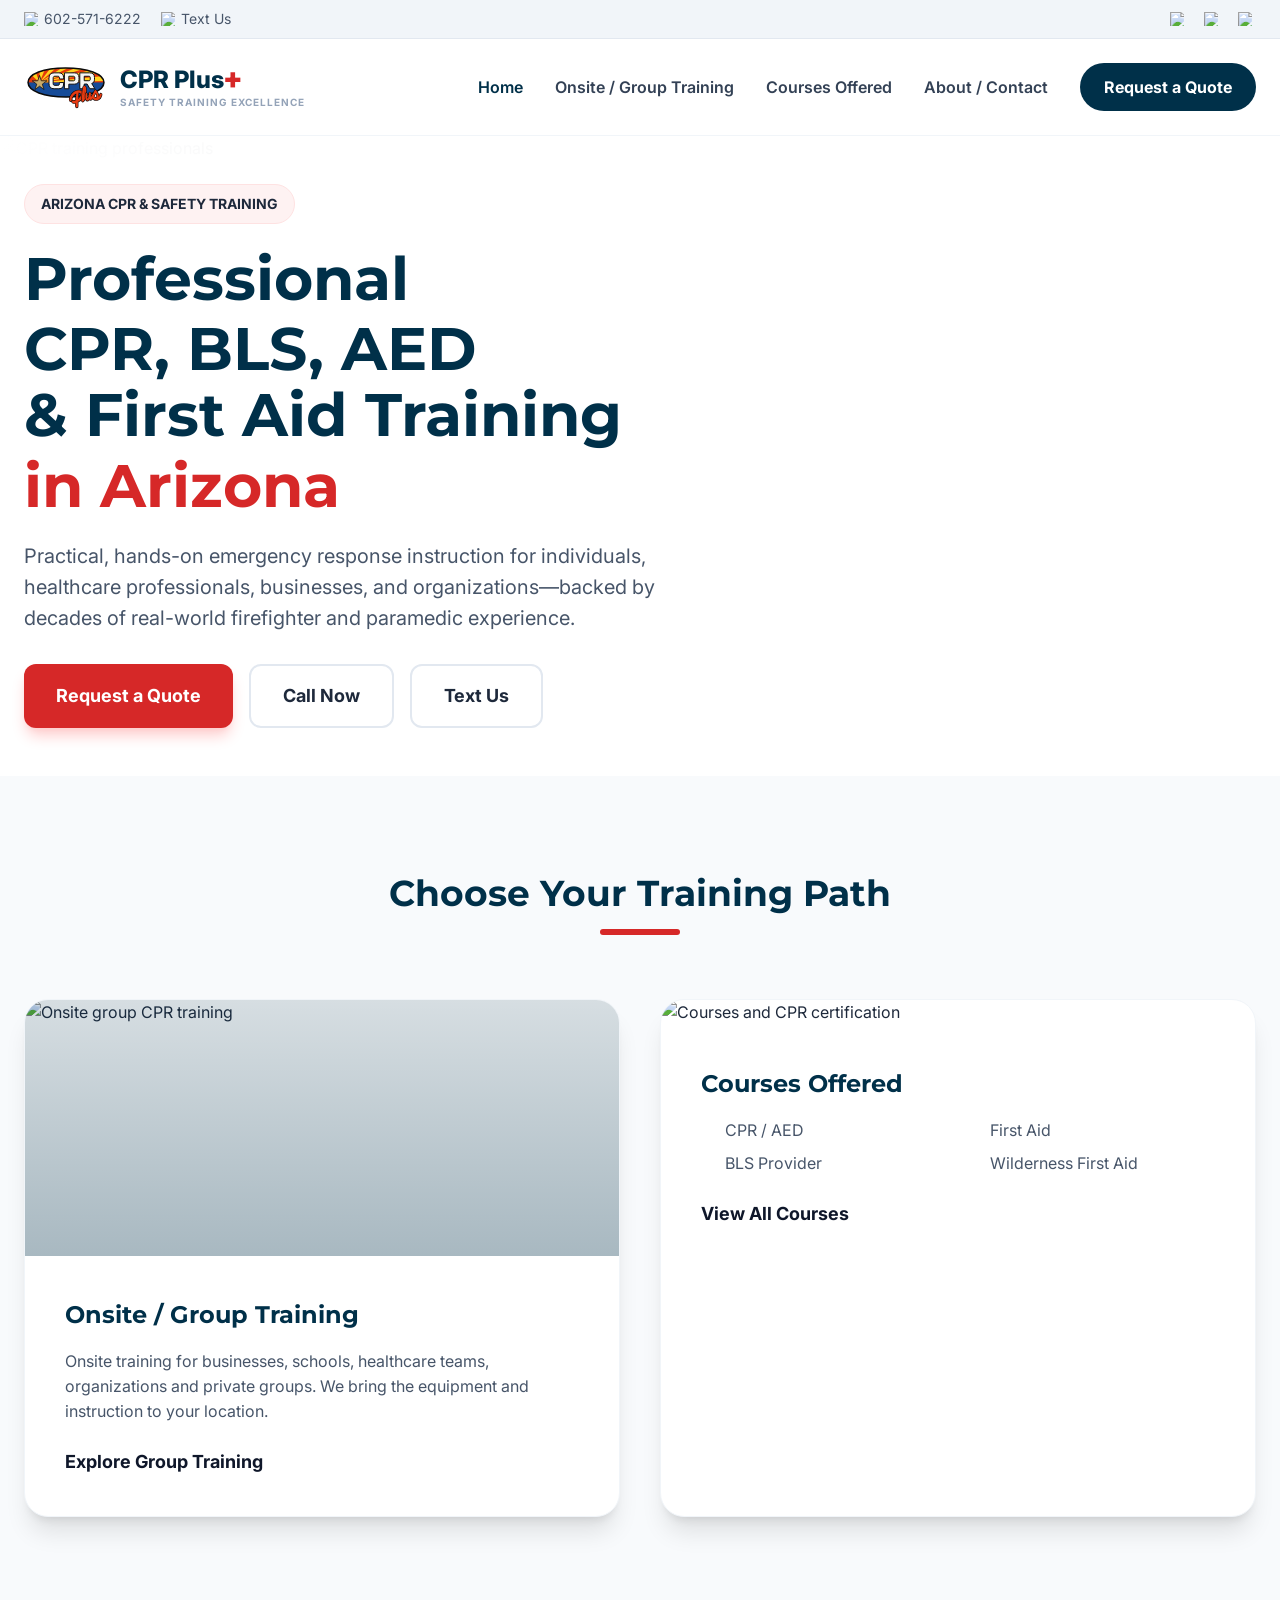
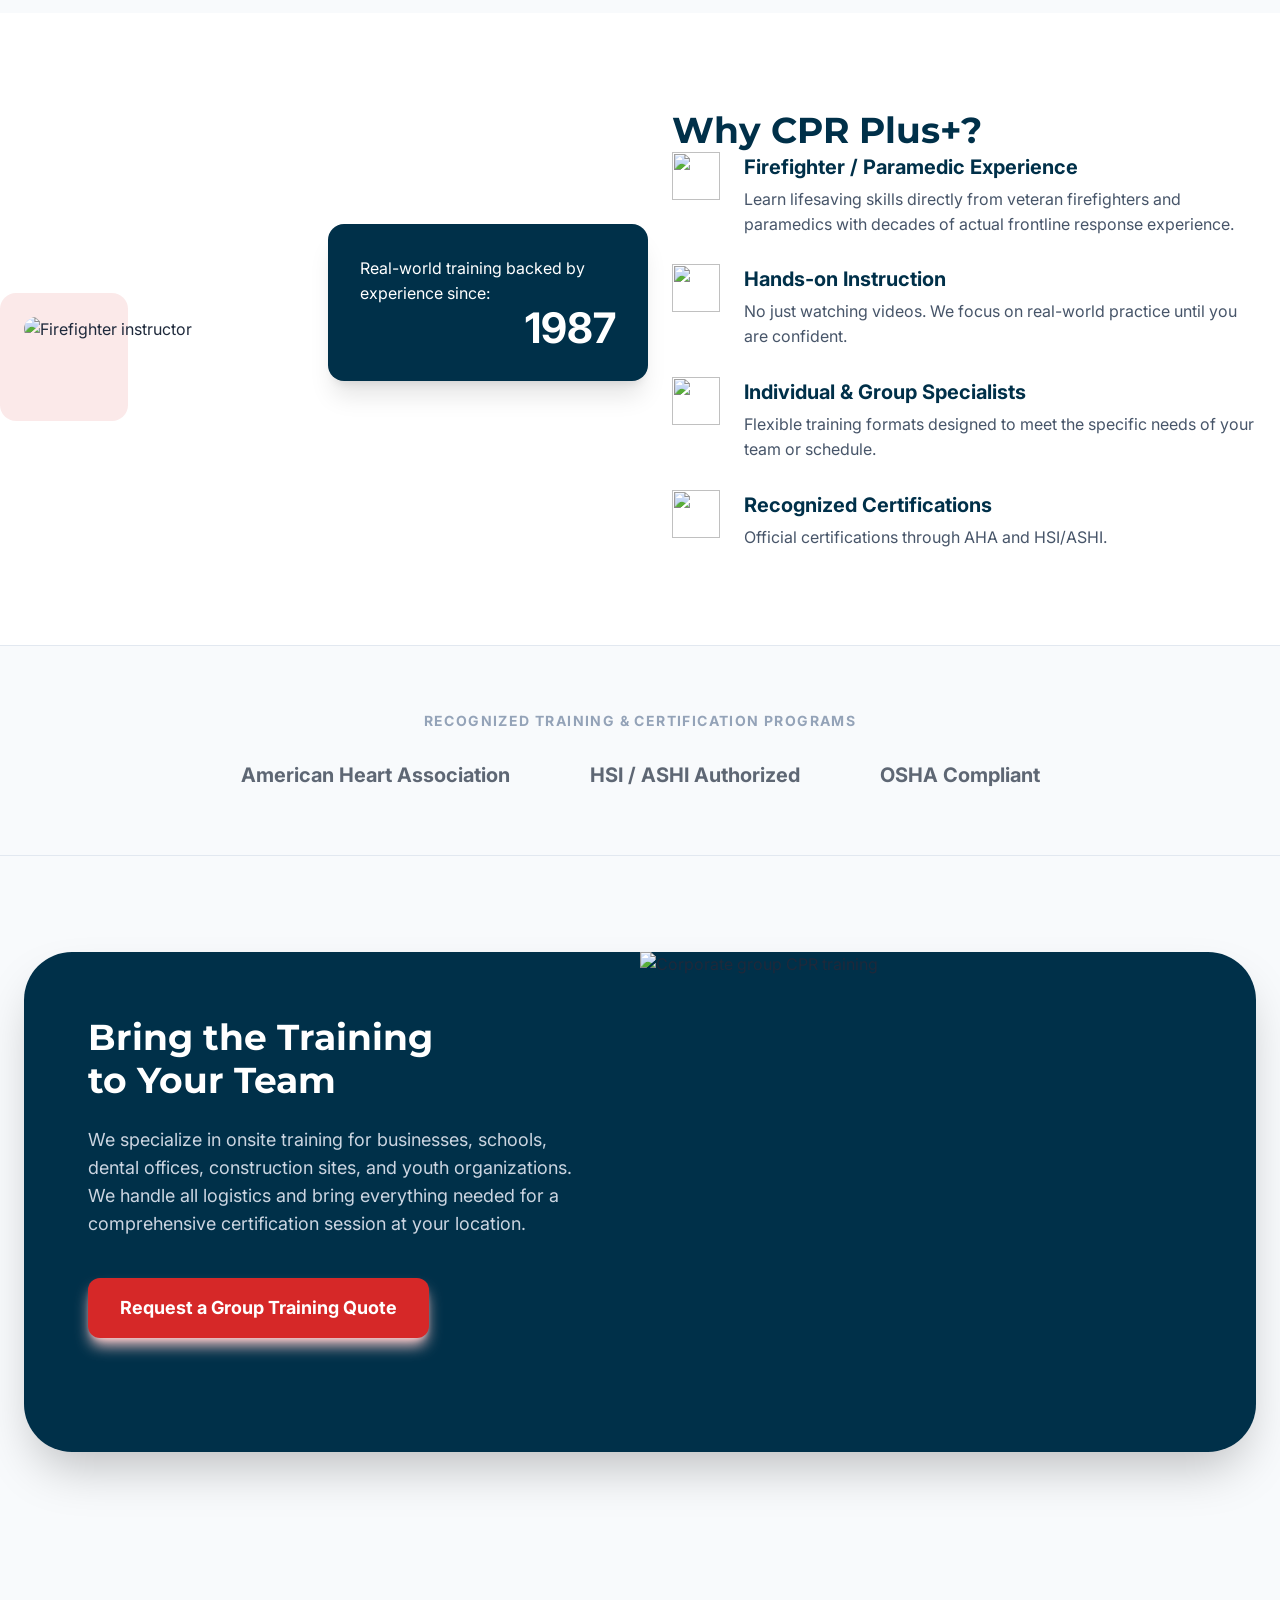
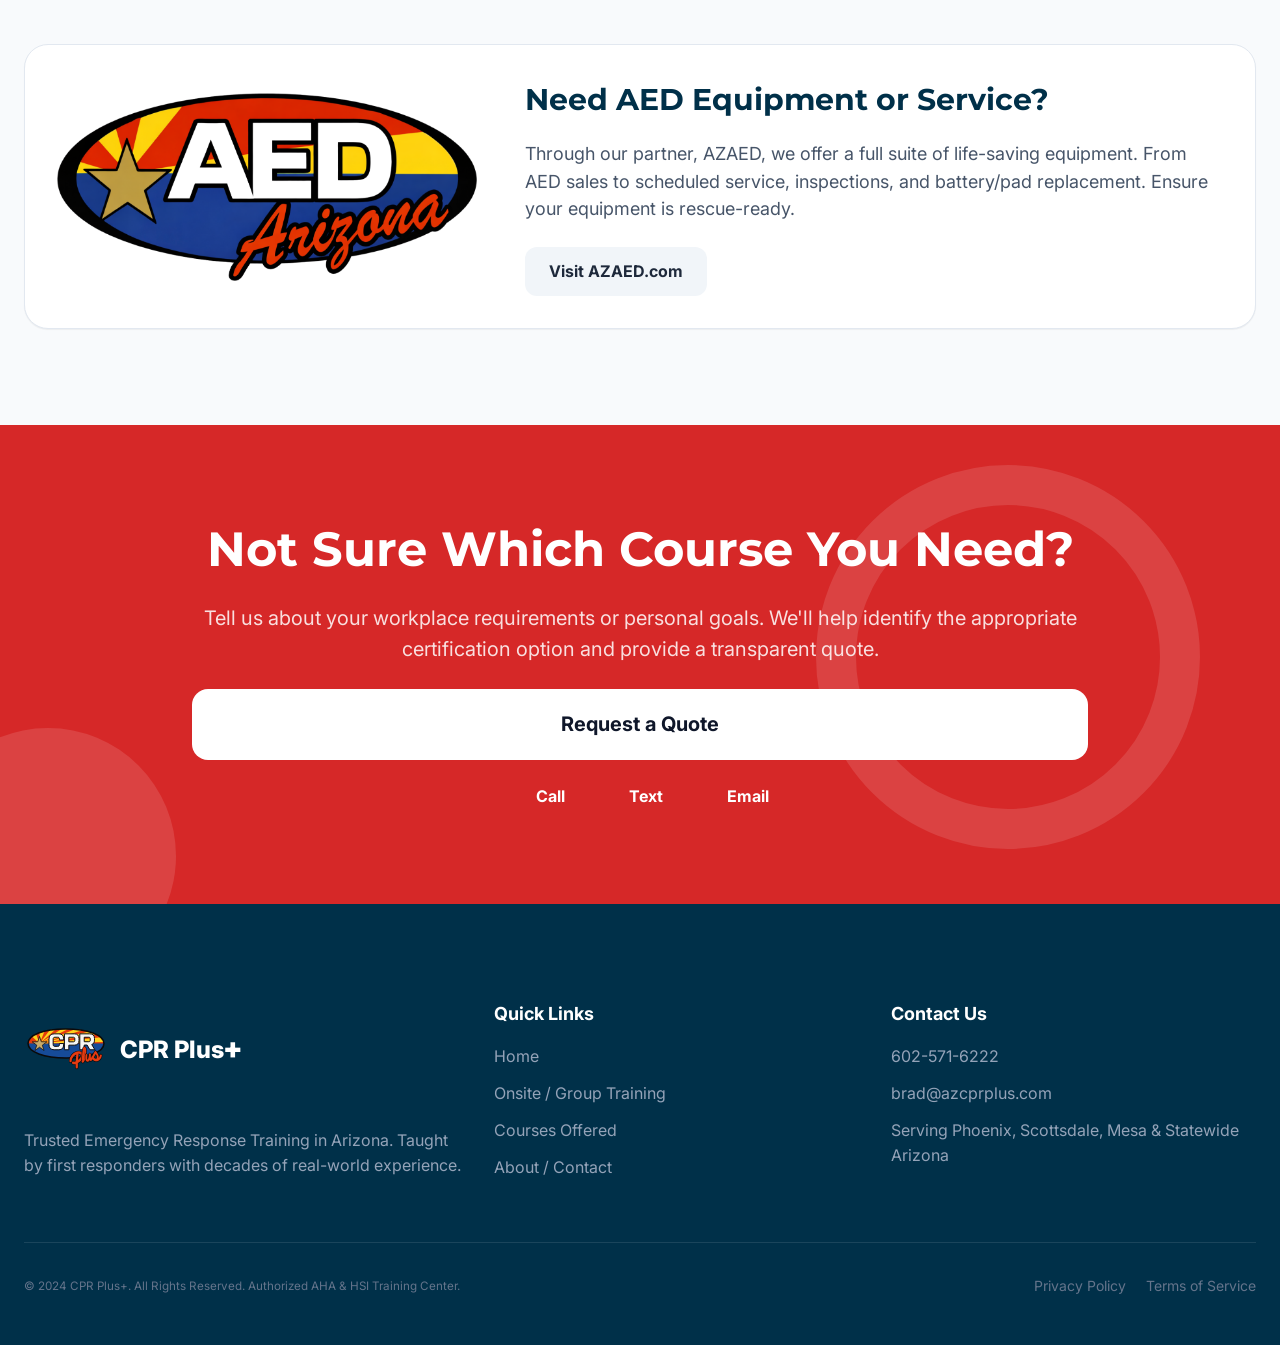
==== index.html @ f5086998 "Fix mobile form overflow and center forms across breakpoints" ====
<!DOCTYPE html>
<html lang="en">

<head>
  <meta charset="UTF-8">
  <meta name="viewport" content="width=device-width, initial-scale=1.0">
  <title>CPR Plus+</title>
  <link rel="icon" type="image/svg+xml" href="images/cpr-plus-logo3.svg">
  <link rel="preconnect" href="https://fonts.googleapis.com">
  <link rel="preconnect" href="https://fonts.gstatic.com" crossorigin>
  <link
    href="https://fonts.googleapis.com/css2?family=Inter:wght@400;500;700;800&family=Montserrat:wght@700;800&display=swap"
    rel="stylesheet">
  <link rel="stylesheet" href="styles.css?v=20260812b">
</head>

<body>
  <header>
    <div class="topbar">
      <div class="container topbar-inner">
        <div class="topbar-left">
          <a href="tel:+16025716222" class="topbar-item"><img class="icon-svg"
              src="https://www.figma.com/api/mcp/asset/f08f9e33-ba75-454b-8f70-d1edd2acb4d6.svg"
              alt="Phone">602-571-6222</a>
          <a href="sms:+16025716222" class="topbar-item"><img class="icon-svg"
              src="https://www.figma.com/api/mcp/asset/2f38ce8f-bc96-4674-966b-2834aacda3b4.svg" alt="Message">Text
            Us</a>
        </div>
        <div class="topbar-right">
          <a href="https://www.facebook.com/" aria-label="Facebook"><img class="social-icon"
              src="https://www.figma.com/api/mcp/asset/804b83e5-6442-4b50-9d4b-17cca820be78.svg" alt="Facebook"></a>
          <a href="https://www.linkedin.com/" aria-label="LinkedIn"><img class="social-icon"
              src="https://www.figma.com/api/mcp/asset/1d096305-9d56-4eb1-ac95-d482d58fb4e1.svg" alt="LinkedIn"></a>
          <a href="https://www.instagram.com/" aria-label="Instagram"><img class="social-icon"
              src="https://www.figma.com/api/mcp/asset/b9abfb20-cd04-4098-9127-9dc8a2d5b676.svg" alt="Instagram"></a>
        </div>
      </div>
    </div>

    <nav class="nav nav-onsite">
      <div class="container nav-inner">
        <a class="brand" href="index.html">
          <span class="brand-mark"><img class="brand-icon" src="images/cpr-plus-logo3.svg" alt="Logo"></span>
          <span class="brand-text">
            <strong>CPR Plus<em>+</em></strong>
            <small>SAFETY TRAINING EXCELLENCE</small>
          </span>
        </a>
        <button class="nav-toggle" type="button" aria-label="Toggle navigation" aria-expanded="false">
          <span></span>
          <span></span>
          <span></span>
        </button>
        <div class="nav-onsite-right">
          <div class="nav-links">
            <a class="is-active" href="index.html">Home</a>
            <a href="about.html">Onsite / Group Training</a>
            <a href="courses.html">Courses Offered</a>
            <a href="contact.html">About / Contact</a>
          </div>
          <a class="btn btn-pill btn-dark" href="about.html#quote-form">Request a Quote</a>
        </div>
      </div>
    </nav>
  </header>

  <main>
    <section class="hero">
      <img class="hero-bg" src="https://www.figma.com/api/mcp/asset/942253fe-3381-439b-8668-076bea5cc263.png"
        alt="CPR training professionals">
      <div class="hero-fade"></div>
      <div class="container">
        <div class="hero-content">
          <span class="badge">ARIZONA CPR & SAFETY TRAINING</span>
          <h1>
            <span class="headline-line">Professional</span>
            <span class="headline-line"><span class="headline-nowrap">CPR, BLS, AED</span> <span
                class="headline-nowrap">&amp; First Aid Training</span></span>
            <span class="headline-line"><span class="headline-nowrap">in</span> <span>Arizona</span></span>
          </h1>
          <p>Practical, hands-on emergency response instruction for individuals, healthcare professionals, businesses,
            and organizations—backed by decades of real-world firefighter and paramedic experience.</p>
          <div class="cta-row">
            <a class="btn btn-red" href="about.html#quote-form">Request a Quote</a>
            <a class="btn btn-outline" href="tel:+16025716222">Call Now</a>
            <a class="btn btn-outline" href="sms:+16025716222">Text Us</a>
          </div>
        </div>
      </div>
    </section>

    <section class="training section-pad bg-soft">
      <div class="container">
        <div class="section-head">
          <h2>Choose Your Training Path</h2>
          <span class="accent-line"></span>
        </div>
        <div class="cards two-up">
          <article class="card">
            <div class="card-media card-media-dim">
              <img src="images/class_setup2.png" alt="Onsite group CPR training">
            </div>
            <div class="card-body">
              <h3>Onsite / Group Training</h3>
              <p>Onsite training for businesses, schools, healthcare teams, organizations and private groups. We bring
                the equipment and instruction to your location.</p>
              <a href="about.html" class="inline-link">Explore Group Training</a>
            </div>
          </article>
          <article class="card">
            <img src="https://www.figma.com/api/mcp/asset/d23e420a-5e7c-4139-a478-ebb8e4062941.png"
              alt="Courses and CPR certification">
            <div class="card-body">
              <h3>Courses Offered</h3>
              <ul class="course-list">
                <li><img class="bullet-icon"
                    src="https://www.figma.com/api/mcp/asset/f3e22aca-012c-42d0-92fc-f36dc3190c08.svg" alt="">CPR / AED
                </li>
                <li><img class="bullet-icon"
                    src="https://www.figma.com/api/mcp/asset/f3e22aca-012c-42d0-92fc-f36dc3190c08.svg" alt="">First Aid
                </li>
                <li><img class="bullet-icon"
                    src="https://www.figma.com/api/mcp/asset/f3e22aca-012c-42d0-92fc-f36dc3190c08.svg" alt="">BLS
                  Provider</li>
                <li><img class="bullet-icon"
                    src="https://www.figma.com/api/mcp/asset/f3e22aca-012c-42d0-92fc-f36dc3190c08.svg" alt="">Wilderness
                  First Aid</li>
              </ul>
              <a href="courses.html" class="inline-link">View All Courses</a>
            </div>
          </article>
        </div>
      </div>
    </section>

    <section class="why section-pad">
      <div class="container two-col">
        <div class="why-image-wrap">
          <div class="shape"></div>
          <img class="why-image" src="https://www.figma.com/api/mcp/asset/e3b941c0-3236-4be1-9f8e-75fa4fb25a30.png"
            alt="Firefighter instructor">
          <div class="experience-box">
            <span>Real-world training backed by experience since:</span>
            <strong>1987</strong>
          </div>
        </div>
        <div class="why-content">
          <h2>Why CPR Plus+?</h2>
          <ul class="feature-list">
            <li><img class="feature-icon"
                src="https://www.figma.com/api/mcp/asset/27f7c84f-b50c-4551-8ca1-d071e282aa0b.svg"
                alt=""><strong>Firefighter / Paramedic Experience</strong>Learn lifesaving skills directly from veteran
              firefighters and paramedics with decades of actual frontline response experience.</li>
            <li><img class="feature-icon"
                src="https://www.figma.com/api/mcp/asset/37e0e6e1-1841-49ba-80c2-431806aabbb8.svg"
                alt=""><strong>Hands-on Instruction</strong>No just watching videos. We focus on real-world practice
              until you are confident.</li>
            <li><img class="feature-icon"
                src="https://www.figma.com/api/mcp/asset/aebde78c-f8af-4469-9623-006f38c5a96e.svg"
                alt=""><strong>Individual &amp; Group Specialists</strong>Flexible training formats designed to meet the
              specific needs of your team or schedule.</li>
            <li><img class="feature-icon"
                src="https://www.figma.com/api/mcp/asset/4c30c97f-f158-45c8-af73-9cd6c08372b9.svg"
                alt=""><strong>Recognized Certifications</strong>Official certifications through AHA and
              HSI/ASHI.</li>
          </ul>
        </div>
      </div>
    </section>

    <section class="logos section-tight bg-soft border-y">
      <div class="container">
        <p class="eyebrow">Recognized Training &amp; Certification Programs</p>
        <div class="logo-row">
          <span>American Heart Association</span>
          <span>HSI / ASHI Authorized</span>
          <span>OSHA Compliant</span>
        </div>
      </div>
    </section>

    <section class="team-cta section-pad bg-soft">
      <div class="container cta-slab">
        <div class="slab-copy">
          <h2>Bring the Training<br>to Your Team</h2>
          <p>We specialize in onsite training for businesses, schools, dental offices, construction sites, and youth
            organizations. We handle all logistics and bring everything needed for a comprehensive certification session
            at your location.</p>
          <a class="btn btn-red" href="about.html#quote-form">Request a Group Training Quote</a>
        </div>
        <img class="slab-image" src="images/class_setup.png" alt="Corporate group CPR training">
      </div>
    </section>

    <section class="aed section-pad bg-soft">
      <div class="container aed-card">
        <div class="aed-logo"><img src="images/aed_arizona_logo.png" alt="AZAED icon"></div>
        <div class="aed-copy">
          <h3>Need AED Equipment or Service?</h3>
          <p>Through our partner, AZAED, we offer a full suite of life-saving equipment. From AED sales to scheduled
            service, inspections, and battery/pad replacement. Ensure your equipment is rescue-ready.</p>
          <a class="btn btn-soft" href="https://azaed.com/">Visit AZAED.com</a>
        </div>
      </div>
    </section>

    <section class="bottom-cta">
      <div class="orb orb-a"></div>
      <div class="orb orb-b"></div>
      <div class="container bottom-cta-content">
        <h2>Not Sure Which Course You Need?</h2>
        <p>Tell us about your workplace requirements or personal goals. We'll help identify the appropriate
          certification option and provide a transparent quote.</p>
        <a class="btn btn-light" href="about.html#quote-form">Request a Quote</a>
        <div class="contact-inline">
          <a href="tel:+16025716222"><img class="contact-icon"
              src="https://www.figma.com/api/mcp/asset/758cabad-cbb0-454a-b4de-460b3754b417.svg" alt="">Call</a>
          <a href="sms:+16025716222"><img class="contact-icon"
              src="https://www.figma.com/api/mcp/asset/789e0aa9-2d3e-44e1-a2eb-cc64c728cdcf.svg" alt="">Text</a>
          <a href="mailto:brad@azcprplus.com"><img class="contact-icon"
              src="https://www.figma.com/api/mcp/asset/85bb12ef-0861-466c-a178-4322548821b7.svg" alt="">Email</a>
        </div>
      </div>
    </section>
  </main>

  <footer class="footer">
    <div class="container footer-grid">
      <div>
        <a class="brand footer-brand" href="index.html">
          <span class="brand-mark"><img class="brand-icon" src="images/cpr-plus-logo3.svg" alt="Logo"></span>
          <span class="brand-text"><strong>CPR Plus<em>+</em></strong></span>
        </a>
        <p>Trusted Emergency Response Training in Arizona. Taught by first responders with decades of
          real-world experience.</p>
      </div>
      <div>
        <h4>Quick Links</h4>
        <ul>
          <li><a href="index.html">Home</a></li>
          <li><a href="about.html">Onsite / Group Training</a></li>
          <li><a href="courses.html">Courses Offered</a></li>
          <li><a href="contact.html">About / Contact</a></li>
        </ul>
      </div>
      <div>
        <h4>Contact Us</h4>
        <ul>
          <li>602-571-6222</li>
          <li>brad@azcprplus.com</li>
          <li>Serving Phoenix, Scottsdale, Mesa &amp; Statewide Arizona</li>
        </ul>
      </div>
    </div>
    <div class="container foot-bottom">
      <small>© 2024 CPR Plus+. All Rights Reserved. Authorized AHA &amp; HSI Training Center.</small>
      <div><a href="contact.html">Privacy Policy</a><a href="contact.html">Terms of Service</a></div>
    </div>
  </footer>
  <script>
    (() => {
      const setupNav = (nav) => {
        const toggle = nav.querySelector('.nav-toggle');
        const panel = nav.querySelector('.nav-onsite-right');
        if (!toggle || !panel) {
          return;
        }

        const close = () => {
          nav.classList.remove('nav-open');
          toggle.setAttribute('aria-expanded', 'false');
        };

        toggle.addEventListener('click', () => {
          const open = nav.classList.toggle('nav-open');
          toggle.setAttribute('aria-expanded', open ? 'true' : 'false');
        });

        nav.querySelectorAll('.nav-links a, .nav-onsite-right .btn').forEach((link) => {
          link.addEventListener('click', close);
        });

        window.addEventListener('resize', () => {
          if (window.innerWidth > 760) {
            close();
          }
        });

        document.addEventListener('keydown', (event) => {
          if (event.key === 'Escape') {
            close();
          }
        });
      };

      document.querySelectorAll('.nav').forEach(setupNav);
    })();
  </script>
</body>

</html>
---- styles.css ----
:root {
  --ink: #003049;
  --ink-soft: #475569;
  --ink-dark: #1e293b;
  --red: #d62828;
  --soft: #f8fafc;
  --line: #e2e8f0;
  --white: #ffffff;
}

* {
  box-sizing: border-box;
}

html,
body {
  margin: 0;
  padding: 0;
}

body {
  font-family: "Inter", sans-serif;
  color: var(--ink-dark);
  background: var(--white);
  line-height: 1.55;
  overflow-x: hidden;
}

h1,
h2,
h3,
h4 {
  font-family: "Montserrat", sans-serif;
  color: var(--ink);
  margin: 0;
}

a {
  text-decoration: none;
  color: inherit;
}

.container {
  width: min(1280px, calc(100% - 48px));
  margin: 0 auto;
}

.section-pad {
  padding: 96px 0;
}

.section-tight {
  padding: 64px 0;
}

.bg-soft {
  background: var(--soft);
}

.border-y {
  border-top: 1px solid var(--line);
  border-bottom: 1px solid var(--line);
}

.topbar {
  background: #f1f5f9;
  border-bottom: 1px solid var(--line);
  font-size: 14px;
}

.topbar-inner {
  display: flex;
  justify-content: space-between;
  align-items: center;
  min-height: 38px;
}

.topbar-left,
.topbar-right {
  display: flex;
  gap: 20px;
  align-items: center;
}

.topbar-item {
  color: var(--ink-soft);
  display: inline-flex;
  align-items: center;
  gap: 6px;
}

.icon-svg {
  width: 14px;
  height: 14px;
  display: inline-block;
}

.topbar-right {
  gap: 12px;
}

.topbar-right a {
  width: 22px;
  height: 22px;
  border-radius: 50%;
  display: grid;
  place-items: center;
  color: var(--ink-soft);
  font-size: 12px;
}

.social-icon {
  width: 14px;
  height: 14px;
  display: block;
}

.nav {
  background: var(--white);
  border-bottom: 1px solid #f1f5f9;
  position: sticky;
  top: 0;
  z-index: 20;
}

.nav-inner {
  min-height: 80px;
  display: flex;
  align-items: center;
  justify-content: space-between;
  position: relative;
}

.nav-toggle {
  display: none;
  width: 46px;
  height: 46px;
  border: 1px solid #dbe5ec;
  background: #fff;
  border-radius: 10px;
  align-items: center;
  justify-content: center;
  flex-direction: column;
  gap: 5px;
  cursor: pointer;
}

.nav-toggle span {
  width: 20px;
  height: 2px;
  border-radius: 2px;
  background: var(--ink);
  transition: transform 0.2s ease, opacity 0.2s ease;
}

.nav.nav-open .nav-toggle span:nth-child(1) {
  transform: translateY(7px) rotate(45deg);
}

.nav.nav-open .nav-toggle span:nth-child(2) {
  opacity: 0;
}

.nav.nav-open .nav-toggle span:nth-child(3) {
  transform: translateY(-7px) rotate(-45deg);
}

.brand {
  display: inline-flex;
  align-items: center;
  gap: 12px;
}

.brand-mark {
  display: inline-flex;
  align-items: center;
  justify-content: center;
}

.brand-icon {
  width: 84px;
  height: 96px;
  display: block;
}

.brand-text {
  display: grid;
  gap: 2px;
}

.brand-text strong {
  font-weight: 800;
  font-size: 24px;
  color: var(--ink);
  line-height: 1;
  font-family: "Inter", sans-serif;
}

.brand-text em {
  color: var(--red);
  font-style: normal;
  font-size: 1.2em;
  font-weight: 900;
  line-height: 1;
  display: inline-block;
  margin-left: -0.04em;
}

.brand-text small {
  color: #94a3b8;
  font-weight: 700;
  letter-spacing: 1px;
  font-size: 10px;
}

.btn {
  display: inline-flex;
  align-items: center;
  justify-content: center;
  border-radius: 12px;
  padding: 16px 32px;
  font-weight: 700;
  font-size: 18px;
  transition: transform 0.2s ease, box-shadow 0.2s ease;
}

.btn:hover {
  transform: translateY(-1px);
}

.btn-pill {
  border-radius: 999px;
  padding: 12px 24px;
  font-size: 16px;
}

.btn-dark {
  background: var(--ink);
  color: #fff;
}

.btn-red {
  background: var(--red);
  color: #fff;
  box-shadow: 0 10px 15px -3px #fecaca, 0 4px 6px -4px #fecaca;
}

.btn-outline {
  background: #fff;
  border: 2px solid var(--line);
  color: var(--ink-dark);
}

.btn-soft {
  background: #f1f5f9;
  color: var(--ink-dark);
  padding: 12px 24px;
  font-size: 16px;
}

.btn-light {
  background: #fff;
  color: #0f172a;
  border-radius: 16px;
  padding: 20px 40px;
  font-size: 20px;
}

.hero {
  position: relative;
  width: 100%;
  min-height: 640px;
  overflow: hidden;
  display: flex;
  align-items: center;
}

.hero-bg {
  position: absolute;
  inset: 0;
  width: 100%;
  height: 100%;
  object-fit: cover;
}

.hero-fade {
  position: absolute;
  inset: 0;
  background: linear-gradient(90deg, #fff 0%, rgba(255, 255, 255, 0.92) 52%, rgba(255, 255, 255, 0) 100%);
}

.hero-content {
  position: relative;
  z-index: 1;
  max-width: 672px;
  display: grid;
  gap: 22px;
  padding: 24px 0;
}

.badge {
  width: max-content;
  background: #fef2f2;
  border: 1px solid #fee2e2;
  border-radius: 999px;
  padding: 8px 16px;
  font-size: 14px;
  font-weight: 700;
}

.hero h1 {
  font-size: clamp(38px, 5vw, 60px);
  line-height: 1.1;
  display: grid;
  gap: 0.08em;
  color: var(--ink);
}

.hero h1 .headline-line {
  display: block;
}

.hero h1 .headline-nowrap {
  white-space: nowrap;
}

.hero h1 .headline-line:last-child span {
  color: var(--red);
}

@media (max-width: 760px) {
  .hero h1 {
    font-size: clamp(34px, 10vw, 60px);
    letter-spacing: -0.04em;
  }

  .hero h1 .headline-line {
    white-space: normal;
  }

  .hero h1 .headline-nowrap {
    white-space: nowrap;
  }

  .hero h1 .headline-line:last-child .headline-nowrap {
    white-space: nowrap;
  }
}

@media (max-width: 359px) {
  .hero h1 {
    font-size: 28px;
  }

  .hero h1 .headline-nowrap,
  .hero h1 .headline-line:last-child .headline-nowrap {
    white-space: normal;
  }
}

.hero p {
  margin: 0;
  font-size: 20px;
  color: var(--ink-soft);
}

.cta-row {
  display: flex;
  flex-wrap: wrap;
  gap: 16px;
  padding-top: 8px;
}

.section-head {
  text-align: center;
  display: grid;
  place-items: center;
  gap: 14px;
  margin-bottom: 64px;
}

.section-head h2,
.why h2,
.team-cta h2,
.bottom-cta h2 {
  font-size: clamp(30px, 4vw, 36px);
  line-height: 1.2;
}

.accent-line {
  width: 80px;
  height: 6px;
  border-radius: 999px;
  background: var(--red);
}

.cards.two-up {
  display: grid;
  grid-template-columns: repeat(2, minmax(0, 1fr));
  gap: 40px;
}

.card {
  background: #fff;
  border: 1px solid #f1f5f9;
  border-radius: 24px;
  overflow: hidden;
  box-shadow: 0 20px 25px -5px rgba(0, 0, 0, 0.1), 0 8px 10px -6px rgba(0, 0, 0, 0.1);
}

.card > img {
  width: 100%;
  height: 256px;
  object-fit: cover;
}

.card-media {
  position: relative;
}

.card-media img {
  width: 100%;
  height: 256px;
  object-fit: cover;
  display: block;
}

.card-media-dim::after {
  content: "";
  position: absolute;
  inset: 0;
  background: linear-gradient(180deg, rgba(0, 48, 73, 0.16) 0%, rgba(0, 48, 73, 0.34) 100%);
  pointer-events: none;
}

.card-body {
  padding: 40px;
  display: grid;
  gap: 16px;
}

.card-body h3 {
  font-size: 24px;
}

.card-body p {
  margin: 0;
  color: var(--ink-soft);
}

.inline-link {
  font-size: 18px;
  font-weight: 700;
  color: #0f172a;
  margin-top: 8px;
}

.course-list {
  margin: 0;
  padding: 0;
  display: grid;
  grid-template-columns: repeat(2, minmax(0, 1fr));
  gap: 8px 16px;
  list-style: none;
}

.course-list li {
  color: var(--ink-soft);
  display: inline-flex;
  align-items: center;
  gap: 8px;
}

.bullet-icon {
  width: 16px;
  height: 16px;
  flex: 0 0 16px;
  display: block;
  object-fit: contain;
}

.two-col {
  display: grid;
  grid-template-columns: repeat(2, minmax(0, 1fr));
  gap: 64px;
  align-items: center;
}

.why-image-wrap {
  position: relative;
}

.shape {
  position: absolute;
  width: 128px;
  height: 128px;
  border-radius: 16px;
  background: var(--red);
  opacity: 0.1;
  left: -24px;
  top: -24px;
}

.why-image {
  width: 100%;
  height: 500px;
  border-radius: 24px;
  object-fit: cover;
  box-shadow: 0 25px 50px -12px rgba(0, 0, 0, 0.25);
  position: relative;
}

.experience-box {
  position: absolute;
  right: -40px;
  bottom: -40px;
  max-width: 320px;
  background: var(--ink);
  color: #fff;
  border-radius: 16px;
  padding: 32px;
  box-shadow: 0 20px 25px -5px rgba(0, 0, 0, 0.1), 0 8px 10px -6px rgba(0, 0, 0, 0.1);
}

.experience-box strong {
  display: block;
  width: 100%;
  font-size: 42px;
  line-height: 1;
  margin-top: 2px;
  text-align: right;
}

.feature-list {
  margin: 0;
  padding: 0;
  list-style: none;
  display: grid;
  gap: 28px;
}

.feature-list li {
  padding-left: 72px;
  min-height: 48px;
  position: relative;
  color: var(--ink-soft);
}

.feature-icon {
  position: absolute;
  left: 0;
  top: 0;
  width: 48px;
  height: 48px;
}

.feature-list strong {
  display: block;
  color: var(--ink);
  font-size: 20px;
  margin-bottom: 4px;
  font-family: "Inter", sans-serif;
}

.eyebrow {
  margin: 0 0 28px;
  color: #94a3b8;
  text-transform: uppercase;
  letter-spacing: 1.4px;
  text-align: center;
  font-size: 14px;
  font-weight: 700;
}

.logo-row {
  opacity: 0.7;
  display: flex;
  flex-wrap: wrap;
  justify-content: center;
  gap: 24px 80px;
  font-size: 20px;
  color: var(--ink-dark);
  font-weight: 700;
}

.cta-slab {
  background: var(--ink);
  border-radius: 48px;
  overflow: hidden;
  box-shadow: 0 25px 50px -12px rgba(0, 0, 0, 0.25);
  display: grid;
  grid-template-columns: repeat(2, minmax(0, 1fr));
  align-items: stretch;
}

.slab-copy {
  padding: 64px;
  color: #cbd5e1;
}

.slab-copy h2 {
  color: #fff;
  margin-bottom: 24px;
}

.slab-copy p {
  margin: 0 0 40px;
  font-size: 18px;
}

.slab-image {
  width: 100%;
  height: 500px;
  object-fit: cover;
}

.aed-card {
  background: #fff;
  border: 1px solid var(--line);
  border-radius: 24px;
  box-shadow: 0 1px 1px rgba(0, 0, 0, 0.05);
  padding: 32px;
  display: grid;
  grid-template-columns: 420px 1fr;
  align-items: center;
  gap: 48px;
}

.aed-logo {
  background: transparent;
  border-radius: 0;
  width: 100%;
  height: auto;
  display: flex;
  align-items: center;
  justify-content: center;
}

.aed-logo img {
  width: 100%;
  max-width: 420px;
  height: auto;
  display: block;
  object-fit: contain;
}

.aed-copy h3 {
  font-size: clamp(28px, 3vw, 30px);
  margin-bottom: 16px;
}

.aed-copy p {
  margin: 0 0 24px;
  color: var(--ink-soft);
  font-size: 18px;
}

.bottom-cta {
  position: relative;
  overflow: hidden;
  background: var(--red);
  color: rgba(255, 255, 255, 0.85);
  padding: 96px 0;
}

.bottom-cta-content {
  max-width: 896px;
  text-align: center;
  position: relative;
  z-index: 1;
  display: grid;
  gap: 24px;
}

.bottom-cta h2 {
  color: #fff;
  font-size: clamp(34px, 4.2vw, 48px);
}

.bottom-cta p {
  margin: 0;
  font-size: 20px;
}

.orb {
  position: absolute;
  border-radius: 999px;
  opacity: 0.12;
  border: 40px solid #fff;
}

.orb-a {
  width: 384px;
  height: 384px;
  top: 40px;
  right: 80px;
}

.orb-b {
  width: 256px;
  height: 256px;
  border: 0;
  background: #fff;
  left: -80px;
  bottom: -80px;
}

.contact-inline {
  display: flex;
  gap: 40px;
  justify-content: center;
  font-weight: 700;
  color: #fff;
}

.contact-inline a {
  display: inline-flex;
  align-items: center;
  gap: 8px;
}

.contact-icon {
  width: 16px;
  height: 16px;
  display: inline-block;
}

.footer {
  background: var(--ink);
  color: #94a3b8;
  padding: 96px 0 48px;
}

.footer-grid {
  display: grid;
  gap: 32px;
  grid-template-columns: 1.2fr 1fr 1fr;
}

.footer-grid h4 {
  color: #fff;
  font-family: "Inter", sans-serif;
  font-size: 18px;
  margin: 0 0 16px;
}

.footer-grid p,
.footer-grid li,
.footer-grid a {
  font-size: 16px;
  color: #94a3b8;
}

.footer-grid ul {
  margin: 0;
  padding: 0;
  list-style: none;
  display: grid;
  gap: 12px;
}

.footer-brand {
  margin-bottom: 16px;
}

.footer-brand .brand-text strong,
.footer-brand .brand-text em {
  color: #fff;
}

.foot-bottom {
  border-top: 1px solid rgba(255, 255, 255, 0.1);
  margin-top: 48px;
  padding-top: 32px;
  display: flex;
  justify-content: space-between;
  gap: 20px;
  align-items: center;
  font-size: 14px;
  color: #64748b;
}

.foot-bottom a {
  color: #64748b;
  margin-left: 20px;
}

.nav-onsite-right {
  display: flex;
  align-items: center;
  gap: 32px;
}

.nav-links {
  display: flex;
  align-items: center;
  gap: 32px;
}

.nav-links a {
  font-size: 16px;
  font-weight: 600;
  color: #334155;
}

.nav-links a.is-active {
  color: var(--ink);
}

.onsite-hero {
  position: relative;
  min-height: 550px;
  overflow: hidden;
  display: flex;
  align-items: center;
}

.onsite-hero-bg {
  position: absolute;
  inset: 0;
  width: 100%;
  height: 100%;
  object-fit: cover;
  opacity: 0.6;
}

.onsite-hero-overlay {
  position: absolute;
  inset: 0;
  background: linear-gradient(90deg, #0f172a 0%, rgba(15, 23, 42, 0.72) 52%, rgba(15, 23, 42, 0) 100%);
}

.onsite-hero-content {
  position: relative;
  z-index: 1;
  max-width: 672px;
  display: grid;
  gap: 24px;
}

.btn-with-icon {
  display: inline-flex;
  align-items: center;
  gap: 12px;
}

.btn-with-icon img {
  width: 16px;
  height: 18px;
}

.onsite-chip {
  width: max-content;
  display: inline-flex;
  align-items: center;
  gap: 8px;
  padding: 8px 16px;
  border-radius: 999px;
  color: #fff;
  border: 1px solid rgba(255, 255, 255, 0.2);
  background: rgba(255, 255, 255, 0.1);
  backdrop-filter: blur(6px);
  font-size: 14px;
  font-weight: 700;
}

.onsite-chip span {
  width: 8px;
  height: 8px;
  border-radius: 999px;
  background: #4ade80;
}

.onsite-hero h1 {
  font-size: clamp(38px, 5vw, 60px);
  line-height: 1.15;
  color: #fff;
}

.onsite-hero h1 span {
  color: var(--red);
}

.onsite-hero p {
  margin: 0;
  color: #cbd5e1;
  font-size: 20px;
}

.onsite-head {
  margin-bottom: 0;
}

.eyebrow-dark {
  margin: 0;
  color: #0f172a;
  text-transform: uppercase;
  font-size: 14px;
  font-weight: 700;
  letter-spacing: 1.4px;
}

.train-grid {
  margin-top: 64px;
  display: grid;
  grid-template-columns: repeat(3, minmax(0, 1fr));
  gap: 32px;
}

.train-card {
  background: #f8fafc;
  border: 1px solid #f1f5f9;
  border-radius: 24px;
  padding: 32px;
  display: grid;
  gap: 12px;
  min-height: 234px;
}

.train-icon-wrap {
  width: 56px;
  height: 56px;
  border-radius: 16px;
  background: #fff;
  display: grid;
  place-items: center;
  box-shadow: 0 1px 1px rgba(0, 0, 0, 0.05);
}

.train-icon-wrap img {
  width: 24px;
  height: 24px;
  object-fit: contain;
}

.train-card h3 {
  font-size: 20px;
  margin-top: 12px;
}

.train-card p {
  margin: 0;
  color: var(--ink-soft);
  font-size: 16px;
}

.options-grid {
  display: grid;
  grid-template-columns: repeat(2, minmax(0, 1fr));
  gap: 64px;
  align-items: center;
}

.options-media {
  border: 8px solid #fff;
  border-radius: 48px;
  overflow: hidden;
  box-shadow: 0 25px 50px -12px rgba(0, 0, 0, 0.25);
}

.options-media img {
  width: 100%;
  height: 600px;
  object-fit: cover;
}

.options-copy h2 {
  font-size: clamp(30px, 3.6vw, 36px);
  line-height: 1.25;
}

.options-copy > p {
  margin: 20px 0 24px;
  color: var(--ink-soft);
  font-size: 18px;
}

.options-list {
  margin: 0;
  padding: 0;
  list-style: none;
  display: grid;
  gap: 16px;
}

.options-list li {
  background: #fff;
  border: 1px solid var(--line);
  border-radius: 16px;
  box-shadow: 0 1px 1px rgba(0, 0, 0, 0.05);
  padding: 16px;
  display: inline-flex;
  align-items: center;
  gap: 16px;
  font-size: 16px;
  font-weight: 700;
  color: var(--ink);
}

.option-icon {
  width: 48px;
  height: 48px;
  border-radius: 999px;
  background: #fef2f2;
  display: grid;
  place-items: center;
  flex: 0 0 48px;
}

.option-icon-blue {
  background: #eff6ff;
}

.options-list img {
  width: 20px;
  height: 20px;
}

.options-list em {
  font-style: italic;
  font-weight: 700;
}

.options-copy .inline-link {
  display: inline-block;
  margin-top: 16px;
}

.inline-link-icon {
  display: inline-flex;
  align-items: center;
  gap: 8px;
}

.inline-link-icon img {
  width: 16px;
  height: 18px;
}

.no-bottom-gap {
  gap: 12px;
}

.how-sub {
  margin: 0;
  color: #64748b;
  font-size: 18px;
  text-align: center;
}

.steps-row {
  position: relative;
  display: grid;
  grid-template-columns: repeat(3, minmax(0, 1fr));
  gap: 48px;
  margin-top: 52px;
}

.step-line {
  position: absolute;
  left: 0;
  right: 0;
  top: 40px;
  height: 2px;
  background: #f1f5f9;
}

.step-card {
  background: #fff;
  z-index: 1;
  text-align: center;
  padding: 32px;
}

.step-dot {
  width: 80px;
  height: 80px;
  margin: 0 auto;
  border-radius: 999px;
  display: grid;
  place-items: center;
  color: #fff;
  font-size: 30px;
  font-weight: 800;
  background: var(--red);
  border: 8px solid #fff;
  box-shadow: 0 20px 25px -5px #fecaca, 0 8px 10px -6px #fecaca;
}

.step-dot-alt {
  background: var(--ink);
  box-shadow: 0 20px 25px -5px #bfdbfe, 0 8px 10px -6px #bfdbfe;
}

.step-card h3 {
  margin: 12px 0 8px;
  font-size: 20px;
}

.step-card p {
  margin: 0;
  color: var(--ink-soft);
}

.why-org {
  background: var(--ink);
}

.why-org-grid {
  display: grid;
  grid-template-columns: repeat(2, minmax(0, 1fr));
  gap: 80px;
  align-items: center;
}

.why-org h2 {
  color: #fff;
  font-size: clamp(30px, 3.6vw, 36px);
  line-height: 1.25;
  margin-bottom: 28px;
}

.why-org-list {
  margin: 0;
  padding: 0;
  list-style: none;
  display: grid;
  gap: 24px;
}

.why-org-list li {
  display: grid;
  grid-template-columns: 20px 1fr;
  gap: 16px;
}

.why-org-list img {
  width: 20px;
  height: 20px;
  margin-top: 4px;
}

.why-org-list strong {
  display: block;
  color: #fff;
  font-family: "Montserrat", sans-serif;
  font-size: 18px;
  margin-bottom: 2px;
}

.why-org-list span {
  color: #cbd5e1;
}

.why-org-media {
  overflow: hidden;
  border-radius: 24px;
  box-shadow: 0 25px 50px -12px rgba(0, 0, 0, 0.25);
}

.why-org-media img {
  width: 100%;
  height: 550px;
  object-fit: cover;
}

.quote-section {
  background: #fff;
}

.quote-wrap {
  max-width: 896px;
  background: #fff;
  border: 1px solid var(--line);
  border-radius: 48px;
  box-shadow: 0 25px 50px -12px rgba(0, 0, 0, 0.25);
  overflow: hidden;
  padding-bottom: 48px;
}

.quote-top {
  background: var(--red);
  padding: 48px;
  text-align: center;
  color: #fff;
}

.quote-top h2 {
  color: #fff;
  font-size: clamp(30px, 3.6vw, 36px);
}

.quote-top p {
  margin: 12px 0 0;
  color: rgba(255, 255, 255, 0.8);
  font-size: 18px;
}

.quote-form {
  width: min(750px, calc(100% - 48px));
  margin: 0 auto;
  padding-top: 48px;
  display: grid;
  gap: 16px;
}

.form-status {
  display: none;
  padding: 14px 18px;
  border-radius: 10px;
  font-weight: 600;
  font-size: 15px;
}

.form-status:empty {
  display: none;
}

.form-status.is-loading,
.form-status.is-success,
.form-status.is-error {
  display: block;
}

.form-status.is-loading {
  background: var(--soft);
  color: var(--ink-soft);
  border: 1px solid var(--line);
}

.form-status.is-success {
  background: #ecfdf3;
  color: #067647;
  border: 1px solid #abefc6;
}

.form-status.is-error {
  background: #fef2f2;
  color: var(--red);
  border: 1px solid #fecaca;
}

.field {
  min-width: 0;
}

.field input,
.field select,
.field textarea {
  max-width: 100%;
}

.h-captcha {
  max-width: 100%;
  overflow: hidden;
}

@media (max-width: 374px) {
  .h-captcha {
    transform: scale(0.72);
    transform-origin: left center;
  }

  .touch-grid {
    padding: 16px 10px;
  }

  .touch-form {
    padding: 14px;
  }
}

.field-row {
  display: grid;
  grid-template-columns: repeat(2, minmax(0, 1fr));
  gap: 24px;
}

.field {
  display: grid;
  gap: 8px;
}

.field span {
  font-size: 14px;
  font-weight: 700;
  color: var(--ink);
}

.field input,
.field select,
.field textarea {
  width: 100%;
  border: 1px solid var(--line);
  border-radius: 8px;
  padding: 14px 16px;
  font-size: 16px;
  font-family: "Inter", sans-serif;
  color: #0f172a;
}

.field textarea {
  resize: vertical;
  min-height: 120px;
}

.quote-submit {
  width: 100%;
}

.quote-help {
  margin: 0;
  text-align: center;
  color: #64748b;
  font-size: 14px;
}

.quote-help a {
  color: var(--red);
  font-weight: 700;
}

.courses-page {
  background: #f8fafc;
}

.courses-hero {
  position: relative;
  min-height: 450px;
  overflow: hidden;
  display: flex;
  align-items: center;
}

.courses-hero-bg {
  position: absolute;
  inset: 0;
  width: 100%;
  height: 100%;
  object-fit: cover;
}

.courses-hero-overlay {
  position: absolute;
  inset: 0;
  background: linear-gradient(180deg, rgba(15, 23, 42, 0.4) 0%, rgba(15, 23, 42, 0.8) 50%, #0f172a 100%);
}

.courses-hero-content {
  position: relative;
  z-index: 1;
  text-align: center;
  display: grid;
  gap: 20px;
  max-width: 768px;
}

.courses-hero-content h1 {
  color: #fff;
  font-size: clamp(42px, 6vw, 60px);
  line-height: 1;
}

.courses-hero-content h1 span {
  color: var(--red);
}

.courses-hero-content p {
  margin: 0;
  color: #cbd5e1;
  font-size: 20px;
  line-height: 1.6;
}

.courses-listing {
  padding-top: 96px;
}

.section-group-header {
  display: flex;
  align-items: center;
  gap: 18px;
  margin: 0 auto 28px;
  padding: 10px 0 12px;
  border-bottom: 2px solid rgba(15, 23, 42, 0.18);
  position: relative;
}

.section-group-header::after {
  content: "";
  position: absolute;
  left: 0;
  right: 0;
  bottom: -2px;
  height: 2px;
  background: repeating-linear-gradient(
    135deg,
    rgba(15, 23, 42, 0.06) 0,
    rgba(15, 23, 42, 0.06) 10px,
    transparent 10px,
    transparent 20px
  );
}

.section-group-header h2 {
  margin: 0;
  color: var(--ink);
  font-size: clamp(18px, 2vw, 26px);
  line-height: 1.15;
  letter-spacing: 0.02em;
  text-transform: uppercase;
}

.section-group-header-light {
  border-bottom-color: rgba(15, 23, 42, 0.12);
}

.courses-grid {
  display: grid;
  grid-template-columns: repeat(2, minmax(0, 1fr));
  gap: 48px;
}

.course-card {
  background: #fff;
  border: 1px solid #f1f5f9;
  border-radius: 40px;
  overflow: hidden;
  box-shadow: 0 20px 25px -5px rgba(0, 0, 0, 0.1), 0 8px 10px -6px rgba(0, 0, 0, 0.1);
}

.course-card-media {
  position: relative;
  height: 256px;
  overflow: hidden;
}

.course-card-media img {
  width: 100%;
  height: 100%;
  object-fit: cover;
}

.course-badge {
  position: absolute;
  top: 24px;
  left: 24px;
  background: var(--red);
  color: #fff;
  border-radius: 999px;
  padding: 4px 12px;
  font-size: 12px;
  font-weight: 900;
  letter-spacing: -0.6px;
  text-transform: uppercase;
}

.course-badge-navy {
  background: var(--ink);
}

.course-card-body {
  padding: 40px;
  display: grid;
  gap: 16px;
}

.course-card-body h3 {
  font-size: 30px;
  line-height: 1.2;
  color: var(--ink);
}

.course-for {
  margin: 0;
  color: #64748b;
  font-weight: 700;
  display: inline-flex;
  align-items: flex-start;
  gap: 8px;
}

.course-for img {
  width: 18px;
  height: 16px;
  margin-top: 4px;
}

.course-card-body p {
  margin: 0;
  color: var(--ink-soft);
  line-height: 1.65;
}

.course-card-foot {
  display: flex;
  align-items: center;
  justify-content: space-between;
  gap: 16px;
  padding-top: 16px;
}

.chip-row {
  display: flex;
  align-items: center;
  gap: 8px;
  flex-wrap: wrap;
}

.chip-row span {
  background: #f1f5f9;
  border-radius: 6px;
  padding: 4px 12px;
  color: var(--ink-soft);
  font-size: 12px;
  font-weight: 700;
  letter-spacing: 0.6px;
  text-transform: uppercase;
}

.chip-row .chip-blue {
  background: #eff6ff;
  color: #0f172a;
}

.course-card-foot a {
  font-size: 16px;
  color: #0f172a;
  font-weight: 800;
  display: inline-flex;
  align-items: center;
  gap: 8px;
  white-space: nowrap;
}

.course-card-foot a img {
  width: 14px;
  height: 16px;
}

.specialty-row {
  margin-top: 80px;
  display: grid;
  grid-template-columns: repeat(2, minmax(0, 1fr));
  gap: 48px;
}

.feature-banner {
  padding-top: 80px;
}

.wide-feature {
  display: grid;
  grid-template-columns: 1.1fr 1fr;
  background: linear-gradient(135deg, #0f172a 0%, #1b3550 100%);
  border-radius: 32px;
  overflow: hidden;
  box-shadow: 0 25px 50px -12px rgba(15, 23, 42, 0.2);
}

.wide-feature-copy {
  padding: 56px 48px;
  display: grid;
  align-content: center;
  gap: 20px;
}

.wide-feature-copy h3 {
  margin: 0;
  color: #fff;
  font-size: clamp(30px, 3vw, 42px);
  line-height: 1.15;
}

.wide-feature-copy p {
  margin: 0;
  color: #dbeafe;
  line-height: 1.7;
  max-width: 54ch;
}

.wide-feature img {
  width: 100%;
  height: 100%;
  object-fit: cover;
  min-height: 320px;
}

.advanced-training {
  padding-top: 80px;
}

.advanced-header {
  margin-bottom: 22px;
}

.advanced-card-grid {
  display: grid;
  grid-template-columns: repeat(2, minmax(0, 1fr));
  gap: 28px;
}

.advanced-card {
  display: flex;
  align-items: center;
  gap: 22px;
  min-height: 182px;
  padding: 18px 22px 18px 18px;
  border-radius: 22px;
  border: 1px solid rgba(15, 23, 42, 0.08);
  overflow: hidden;
  box-shadow: 0 18px 30px -18px rgba(15, 23, 42, 0.2);
}

.advanced-card-dark {
  background: linear-gradient(135deg, #0a2d3d 0%, #0c3e55 100%);
  border-color: rgba(255, 255, 255, 0.08);
}

.advanced-card-light {
  background: #f3f6f8;
}

.advanced-card-icon {
  width: 68px;
  height: 68px;
  min-width: 68px;
  border-radius: 18px;
  display: grid;
  place-items: center;
  flex-shrink: 0;
}

.advanced-card-icon.red {
  background: var(--red);
}

.advanced-card-icon.dark {
  background: #122d3d;
}

.advanced-card-icon img {
  width: 30px;
  height: 30px;
  object-fit: contain;
  display: block;
}

.advanced-card-copy {
  display: grid;
  gap: 10px;
  align-content: center;
}

.advanced-card-copy h3 {
  margin: 0;
  font-size: clamp(20px, 2vw, 24px);
  line-height: 1.2;
}

.advanced-card-dark .advanced-card-copy h3,
.advanced-card-dark .advanced-card-copy p,
.advanced-card-dark .advanced-card-copy a {
  color: #fff;
}

.advanced-card-light .advanced-card-copy h3,
.advanced-card-light .advanced-card-copy p {
  color: var(--ink);
}

.advanced-card-copy p {
  margin: 0;
  line-height: 1.5;
  font-size: 14px;
  color: var(--ink-soft);
}

.advanced-card-copy a {
  margin-top: 2px;
  display: inline-flex;
  align-items: center;
  gap: 8px;
  font-size: 15px;
  font-weight: 800;
  color: var(--red);
}

.advanced-card-dark .advanced-card-copy a {
  color: #fff;
}

.cta-arrow {
  width: 22px;
  height: 22px;
  display: inline-flex;
  align-items: center;
  justify-content: center;
  border-radius: 50%;
  background: var(--red);
  color: #fff;
  font-size: 14px;
  line-height: 1;
  font-weight: 900;
}

.advanced-card-light .cta-arrow {
  background: var(--red);
}

.response-header {
  margin-bottom: 30px;
}

.response-grid {
  display: grid;
  grid-template-columns: repeat(4, minmax(0, 1fr));
  gap: 18px;
}

.response-card {
  min-height: 190px;
  background: #f3f6f8;
  border: 1px solid rgba(15, 23, 42, 0.08);
  border-radius: 22px;
  padding: 18px 18px 16px;
  display: grid;
  justify-items: center;
  text-align: center;
  gap: 12px;
  box-shadow: 0 18px 30px -18px rgba(15, 23, 42, 0.15);
}

.response-icon {
  width: 52px;
  height: 52px;
  border-radius: 14px;
  display: grid;
  place-items: center;
  background: var(--red);
  margin-top: 4px;
}

.response-icon img {
  width: 22px;
  height: 22px;
  object-fit: contain;
  display: block;
}

.response-copy {
  display: grid;
  gap: 10px;
}

.response-copy h3 {
  margin: 0;
  font-size: clamp(18px, 1.75vw, 22px);
  line-height: 1.25;
  color: var(--ink);
}

.response-copy p {
  margin: 0;
  color: var(--ink-soft);
  line-height: 1.5;
  font-size: 14px;
}

.response-copy a {
  margin-top: 2px;
  display: inline-flex;
  align-items: center;
  justify-content: center;
  gap: 8px;
  color: var(--red);
  font-size: 15px;
  font-weight: 800;
}

.response-copy .cta-arrow {
  width: 22px;
  height: 22px;
  border-radius: 50%;
  display: inline-flex;
  align-items: center;
  justify-content: center;
  background: var(--red);
  color: #fff;
  font-size: 14px;
}

.specialty-card {
  border-radius: 24px;
  padding: 32px;
  display: grid;
  grid-template-columns: 80px 1fr;
  gap: 32px;
  align-items: center;
}

.specialty-dark {
  background: var(--ink);
  border: 1px solid rgba(255, 255, 255, 0.1);
  box-shadow: 0 25px 50px -12px rgba(0, 0, 0, 0.25);
}

.specialty-light {
  background: #e2e8f0;
  border: 1px solid #cbd5e1;
}

.specialty-icon {
  width: 80px;
  height: 80px;
  border-radius: 16px;
  display: grid;
  place-items: center;
}

.specialty-icon.red {
  background: var(--red);
}

.specialty-icon.navy {
  background: #1e293b;
}

.specialty-icon img {
  width: 30px;
  height: 30px;
}

.specialty-card h4 {
  font-size: 24px;
  line-height: 1.2;
  margin: 0 0 8px;
}

.specialty-dark h4 {
  color: #fff;
}

.specialty-light h4 {
  color: var(--ink);
}

.specialty-card p {
  margin: 0 0 8px;
  font-size: 14px;
  line-height: 1.4;
}

.specialty-dark p {
  color: #cbd5e1;
}

.specialty-light p {
  color: var(--ink-soft);
}

.specialty-card a {
  font-size: 16px;
  font-weight: 700;
  display: inline-flex;
  align-items: center;
  gap: 8px;
}

.specialty-dark a {
  color: #fff;
}

.specialty-light a {
  color: var(--red);
}

.specialty-card a img {
  width: 16px;
  height: 16px;
}

.pricing-cta {
  background: #fff;
  border-top: 1px solid #f1f5f9;
  border-bottom: 1px solid #f1f5f9;
}

.pricing-wrap {
  max-width: 896px;
  text-align: center;
  display: grid;
  gap: 24px;
  justify-items: center;
}

.pricing-pill {
  background: #fef2f2;
  border-radius: 999px;
  padding: 8px 24px;
  font-size: 14px;
  font-weight: 900;
  text-transform: uppercase;
  letter-spacing: 1.4px;
  color: #0f172a;
}

.pricing-wrap h2 {
  font-size: clamp(30px, 3.6vw, 36px);
  color: var(--ink);
  line-height: 1.25;
}

.pricing-note {
  width: 100%;
  background: #f8fafc;
  border: 1px solid var(--line);
  border-radius: 40px;
  padding: 40px;
}

.pricing-note p {
  margin: 0;
  color: var(--ink-soft);
  font-style: italic;
  font-size: 20px;
  line-height: 1.6;
}

.btn-quote-large {
  padding: 20px 48px;
  font-size: 24px;
  font-weight: 900;
  border-radius: 16px;
  display: inline-flex;
  align-items: center;
  gap: 16px;
  box-shadow: 0 25px 50px -12px rgba(239, 68, 68, 0.2);
}

.btn-quote-large img {
  width: 18px;
  height: 24px;
}

.pricing-foot {
  margin: 0;
  color: #94a3b8;
  font-size: 16px;
}

.contact-page {
  background: #fff;
}

.mission {
  padding-bottom: 0;
}

.contact-hero {
  position: relative;
  min-height: 430px;
  display: flex;
  align-items: center;
  overflow: hidden;
}

.contact-hero-bg {
  position: absolute;
  inset: 0;
  width: 100%;
  height: 100%;
  object-fit: cover;
}

.contact-hero-overlay {
  position: absolute;
  inset: 0;
  background: linear-gradient(90deg, rgba(15, 23, 42, 0.88) 0%, rgba(15, 23, 42, 0.7) 45%, rgba(15, 23, 42, 0.2) 100%);
}

.contact-hero-content {
  position: relative;
  z-index: 1;
  max-width: 720px;
  display: grid;
  gap: 20px;
}

.contact-hero-content h1 {
  color: #fff;
  font-size: clamp(38px, 5vw, 60px);
  line-height: 1.1;
}

.contact-hero-content h1 span {
  color: var(--red);
}

.contact-hero-content p {
  margin: 0;
  color: #cbd5e1;
  font-size: 20px;
  line-height: 1.6;
}

.mission-grid {
  display: grid;
  grid-template-columns: minmax(0, 1.1fr) minmax(0, 0.9fr);
  gap: 64px;
  align-items: stretch;
}

.mission-chip {
  display: inline-flex;
  align-items: center;
  border-radius: 999px;
  background: #fef2f2;
  border: 1px solid #fee2e2;
  color: #b91c1c;
  padding: 8px 16px;
  font-size: 14px;
  font-weight: 800;
  letter-spacing: 0.4px;
}

.mission-grid h2 {
  font-size: clamp(30px, 3.8vw, 40px);
  line-height: 1.2;
  margin: 20px 0 24px;
}

.mission-grid p {
  margin: 0 0 18px;
  color: var(--ink-soft);
  font-size: 17px;
  line-height: 1.8;
}


.mission-media {
  background: transparent;
  border: 0;
  border-radius: 0;
  padding: 0;
  box-shadow: none;
  display: flex;
  position: relative;
}

.mission-media img {
  flex: 1;
  width: 100%;
  height: 100%;
  min-height: 580px;
  object-fit: cover;
  border-radius: 24px;
}

.mission-name-tag {
  position: absolute;
  left: 20px;
  bottom: 30px;
  background: rgba(0, 48, 73, 0.88);
  color: #fff;
  border: 1px solid rgba(255, 255, 255, 0.2);
  border-radius: 999px;
  padding: 12px 22px;
  font-family: "Montserrat", sans-serif;
  font-size: 17px;
  font-weight: 700;
  letter-spacing: 0.2px;
  line-height: 1;
  box-shadow: 0 10px 20px -10px rgba(0, 0, 0, 0.4);
}

.serve-grid {
  margin-top: 64px;
  display: grid;
  grid-template-columns: repeat(3, minmax(0, 1fr));
  gap: 28px;
}

.serve-grid article {
  background: #fff;
  border: 1px solid #f1f5f9;
  border-radius: 24px;
  padding: 30px;
  display: grid;
  gap: 12px;
}

.serve-grid article span {
  width: 56px;
  height: 56px;
  border-radius: 16px;
  background: #f8fafc;
  display: grid;
  place-items: center;
}

.serve-grid article span img {
  width: 24px;
  height: 24px;
}

.serve-grid h3 {
  font-size: 20px;
}

.serve-grid p {
  margin: 0;
  color: var(--ink-soft);
}

.choose {
  background: var(--ink);
  position: relative;
  overflow: hidden;
}

.choose::after {
  content: "";
  position: absolute;
  right: -110px;
  bottom: -110px;
  width: 340px;
  height: 340px;
  border: 34px solid rgba(255, 255, 255, 0.12);
  border-radius: 999px;
}

.choose h2 {
  color: #fff;
  font-size: clamp(30px, 3.6vw, 36px);
}

.choose > .container > p {
  max-width: 760px;
  margin: 18px 0 48px;
  color: #cbd5e1;
  font-size: 18px;
  line-height: 1.6;
}

.choose-grid {
  position: relative;
  z-index: 1;
  display: grid;
  grid-template-columns: repeat(4, minmax(0, 1fr));
  gap: 28px;
}

.choose-grid article img {
  width: 36px;
  height: 36px;
}

.choose-grid h4 {
  color: #fff;
  margin: 14px 0 8px;
  font-size: 20px;
}

.choose-grid p {
  margin: 0;
  color: #94a3b8;
  font-size: 14px;
  line-height: 1.65;
}

.touch-wrap {
  max-width: 1200px;
  background: #fff;
  border: 1px solid var(--line);
  border-radius: 48px;
  box-shadow: 0 25px 50px -12px rgba(0, 0, 0, 0.25);
  overflow: hidden;
}

.touch-top {
  background: var(--red);
  padding: 48px;
  text-align: center;
  color: #fff;
}

.touch-top h2 {
  margin: 0;
  color: #fff;
  font-size: clamp(30px, 3.6vw, 36px);
}

.touch-top p {
  margin: 12px 0 0;
  color: rgba(255, 255, 255, 0.8);
  font-size: 18px;
}

.touch-grid {
  display: grid;
  grid-template-columns: minmax(0, 0.9fr) minmax(0, 1.1fr);
  gap: 56px;
  align-items: start;
  padding: 48px;
}

.touch-left h2 {
  font-size: 34px;
}

.touch-left > p {
  margin: 16px 0 28px;
  color: var(--ink-soft);
  font-size: 17px;
  line-height: 1.7;
}

.touch-left ul {
  margin: 0;
  padding: 0;
  list-style: none;
  display: grid;
  gap: 18px;
}

.touch-left li {
  display: grid;
  grid-template-columns: 48px 1fr;
  gap: 14px;
  align-items: center;
}

.touch-left li span {
  width: 48px;
  height: 48px;
  border-radius: 12px;
  border: 1px solid #f1f5f9;
  display: grid;
  place-items: center;
  background: #fff;
  box-shadow: 0 1px 1px rgba(0, 0, 0, 0.05);
}

.touch-left li span img {
  width: 16px;
  height: 16px;
}

.touch-left li small {
  display: block;
  color: #94a3b8;
  font-size: 12px;
  text-transform: uppercase;
  letter-spacing: 1.1px;
  font-weight: 800;
}

.touch-left li strong {
  display: block;
  color: var(--ink);
  margin-top: 2px;
  font-size: 20px;
  line-height: 1.35;
}

.service-area {
  margin-top: 28px;
  background: #f1f5f9;
  border: 1px solid var(--line);
  border-radius: 16px;
  padding: 24px;
}

.service-area h5 {
  margin: 0 0 8px;
  font-size: 14px;
  color: var(--ink);
  font-family: "Inter", sans-serif;
}

.service-area p {
  margin: 0;
  color: #64748b;
  font-size: 14px;
  line-height: 1.45;
}

.touch-form {
  background: #fff;
  border: 1px solid #f1f5f9;
  border-radius: 40px;
  padding: 44px;
  box-shadow: 0 25px 50px -12px rgba(0, 0, 0, 0.2);
  display: grid;
  gap: 18px;
}

.touch-form h3 {
  font-size: 28px;
}

.touch-form .field span {
  color: #94a3b8;
  text-transform: uppercase;
  letter-spacing: 1.2px;
  font-size: 12px;
  font-weight: 800;
}

.touch-form .field input,
.touch-form .field select,
.touch-form .field textarea {
  background: #f8fafc;
  border: 1px solid var(--line);
  border-radius: 12px;
}

.radio-row {
  display: flex;
  align-items: center;
  gap: 16px;
  min-height: 50px;
}

.radio-row label {
  font-size: 14px;
  font-weight: 700;
  color: var(--ink-soft);
  display: inline-flex;
  align-items: center;
  gap: 8px;
}

.touch-submit {
  width: 100%;
  justify-content: center;
  gap: 10px;
}

.touch-submit img {
  width: 18px;
  height: 18px;
}

.touch-foot {
  margin: 0;
  color: #94a3b8;
  text-align: center;
  font-size: 12px;
}

@media (max-width: 1100px) {
  .cards.two-up,
  .two-col,
  .cta-slab,
  .aed-card,
  .footer-grid,
  .mission-grid,
  .touch-grid {
    grid-template-columns: minmax(0, 1fr);
  }

  .touch-grid {
    padding: 32px;
    gap: 36px;
  }

  .experience-box {
    right: 16px;
    bottom: 16px;
    max-width: 260px;
    padding: 24px;
  }

  .aed-logo {
    width: min(100%, 330px);
    height: auto;
    margin: 0 auto;
  }

  .aed-logo img {
    width: 100%;
    max-width: 330px;
    height: auto;
  }

  .aed-card {
    gap: 24px;
    padding: 24px;
  }

  .slab-copy {
    padding: 40px;
  }

  .slab-image {
    height: 340px;
  }

  .nav-onsite-right,
  .nav-links {
    flex-wrap: wrap;
    justify-content: center;
    gap: 16px;
  }

  .train-grid,
  .options-grid,
  .steps-row,
  .why-org-grid,
  .field-row {
    grid-template-columns: minmax(0, 1fr);
  }

  .step-line {
    display: none;
  }

  .options-media img,
  .why-org-media img {
    height: 360px;
  }

  .quote-wrap {
    border-radius: 28px;
  }

  .courses-grid,
  .specialty-row {
    grid-template-columns: 1fr;
  }

  .serve-grid {
    grid-template-columns: repeat(2, minmax(0, 1fr));
  }

  .choose-grid {
    grid-template-columns: repeat(2, minmax(0, 1fr));
  }

  .mission-media img {
    height: auto;
    min-height: 0;
    max-height: none;
  }

  .mission-media {
    max-width: 520px;
    width: 100%;
    margin: 0 auto;
  }

  .mission-name-tag {
    left: 14px;
    bottom: 22px;
    font-size: 15px;
    padding: 10px 16px;
  }

  .touch-form {
    padding: 32px;
    border-radius: 28px;
  }

  .course-card-body {
    padding: 28px;
  }

  .specialty-card {
    grid-template-columns: 1fr;
    gap: 16px;
  }

  .pricing-note {
    padding: 24px;
    border-radius: 24px;
  }
}

@media (max-width: 760px) {
  .container {
    width: min(1280px, calc(100% - 32px));
  }

  .topbar-inner,
  .topbar-left,
  .topbar-right,
  .cta-row,
  .contact-inline,
  .foot-bottom {
    flex-wrap: wrap;
  }

  .topbar-inner {
    justify-content: center;
    text-align: center;
    padding: 8px 0;
    gap: 4px;
  }

  .topbar-left,
  .topbar-right {
    gap: 10px;
  }

  .topbar-right {
    margin-left: 2px;
  }

  .nav-inner {
    justify-content: space-between;
    text-align: left;
    padding: 10px 0;
    min-height: 86px;
  }

  .nav-toggle {
    display: inline-flex;
  }

  .nav-onsite-right {
    display: none;
    position: absolute;
    top: calc(100% + 8px);
    left: 0;
    right: 0;
    z-index: 40;
    background: rgba(0, 48, 73, 0.9);
    backdrop-filter: blur(6px);
    border-radius: 16px;
    padding: 18px 16px 20px;
    box-shadow: 0 20px 25px -5px rgba(0, 0, 0, 0.28), 0 8px 10px -6px rgba(0, 0, 0, 0.2);
    flex-direction: column;
    align-items: stretch;
    gap: 16px;
  }

  .nav.nav-open .nav-onsite-right {
    display: flex;
  }

  .nav-links {
    width: 100%;
    display: flex;
    flex-direction: column;
    align-items: flex-start;
    gap: 14px;
  }

  .nav-links a,
  .nav-links a.is-active {
    color: #fff;
    font-weight: 700;
    padding: 10px 0;
    line-height: 1.35;
  }

  .nav-onsite-right .btn {
    width: 100%;
    background: var(--red);
    border-radius: 12px;
    min-height: 52px;
  }

  .hero {
    min-height: 720px;
  }

  .onsite-hero {
    min-height: 640px;
  }

  .onsite-hero p {
    font-size: 17px;
  }

  .hero-fade {
    background: linear-gradient(180deg, #fff 0%, rgba(255, 255, 255, 0.92) 58%, rgba(255, 255, 255, 0.6) 100%);
  }

  .hero-content p,
  .bottom-cta p,
  .aed-copy p,
  .slab-copy p {
    font-size: 17px;
  }

  .btn,
  .btn-light {
    width: 100%;
  }

  .quote-form {
    width: min(750px, calc(100% - 32px));
  }

  .contact-hero {
    min-height: 520px;
  }

  .mission-media {
    max-width: 420px;
  }

  .mission-media img {
    height: 460px;
    object-fit: cover;
    object-position: center 82%;
  }

  .contact-hero-content p {
    font-size: 17px;
  }

  .serve-grid,
  .choose-grid,
  .advanced-card-grid,
  .response-grid,
  .cta-slab {
    grid-template-columns: 1fr;
  }

  .advanced-card {
    flex-direction: column;
    align-items: flex-start;
    padding: 20px 18px;
  }

  .slab-copy {
    order: 2;
    padding: 32px 22px 24px;
  }

  .slab-image {
    order: 1;
    height: 260px;
  }

  .touch-form {
    padding: 20px;
    border-radius: 24px;
  }

  .touch-grid {
    padding: 20px 16px;
    gap: 28px;
  }

  .touch-left li strong {
    font-size: 18px;
  }

  .quote-top {
    padding: 32px 20px;
  }

  .courses-hero-content p {
    font-size: 17px;
  }

  .course-card-media {
    height: 220px;
  }

  .wide-feature {
    grid-template-columns: 1fr;
  }

  .wide-feature-copy {
    order: 2;
    padding: 32px 22px 24px;
  }

  .wide-feature img {
    order: 1;
    min-height: 260px;
    height: 260px;
  }

  .course-card-foot {
    align-items: flex-start;
    flex-direction: column;
  }

  .btn-quote-large {
    width: 100%;
    font-size: 20px;
    justify-content: center;
  }

  .course-list {
    grid-template-columns: 1fr;
  }

  .feature-list li {
    padding-left: 0;
    padding-top: 56px;
  }

  .feature-icon {
    top: 0;
  }

  .orb-a {
    right: -170px;
  }

  .foot-bottom a {
    margin-left: 0;
    margin-right: 12px;
  }
}
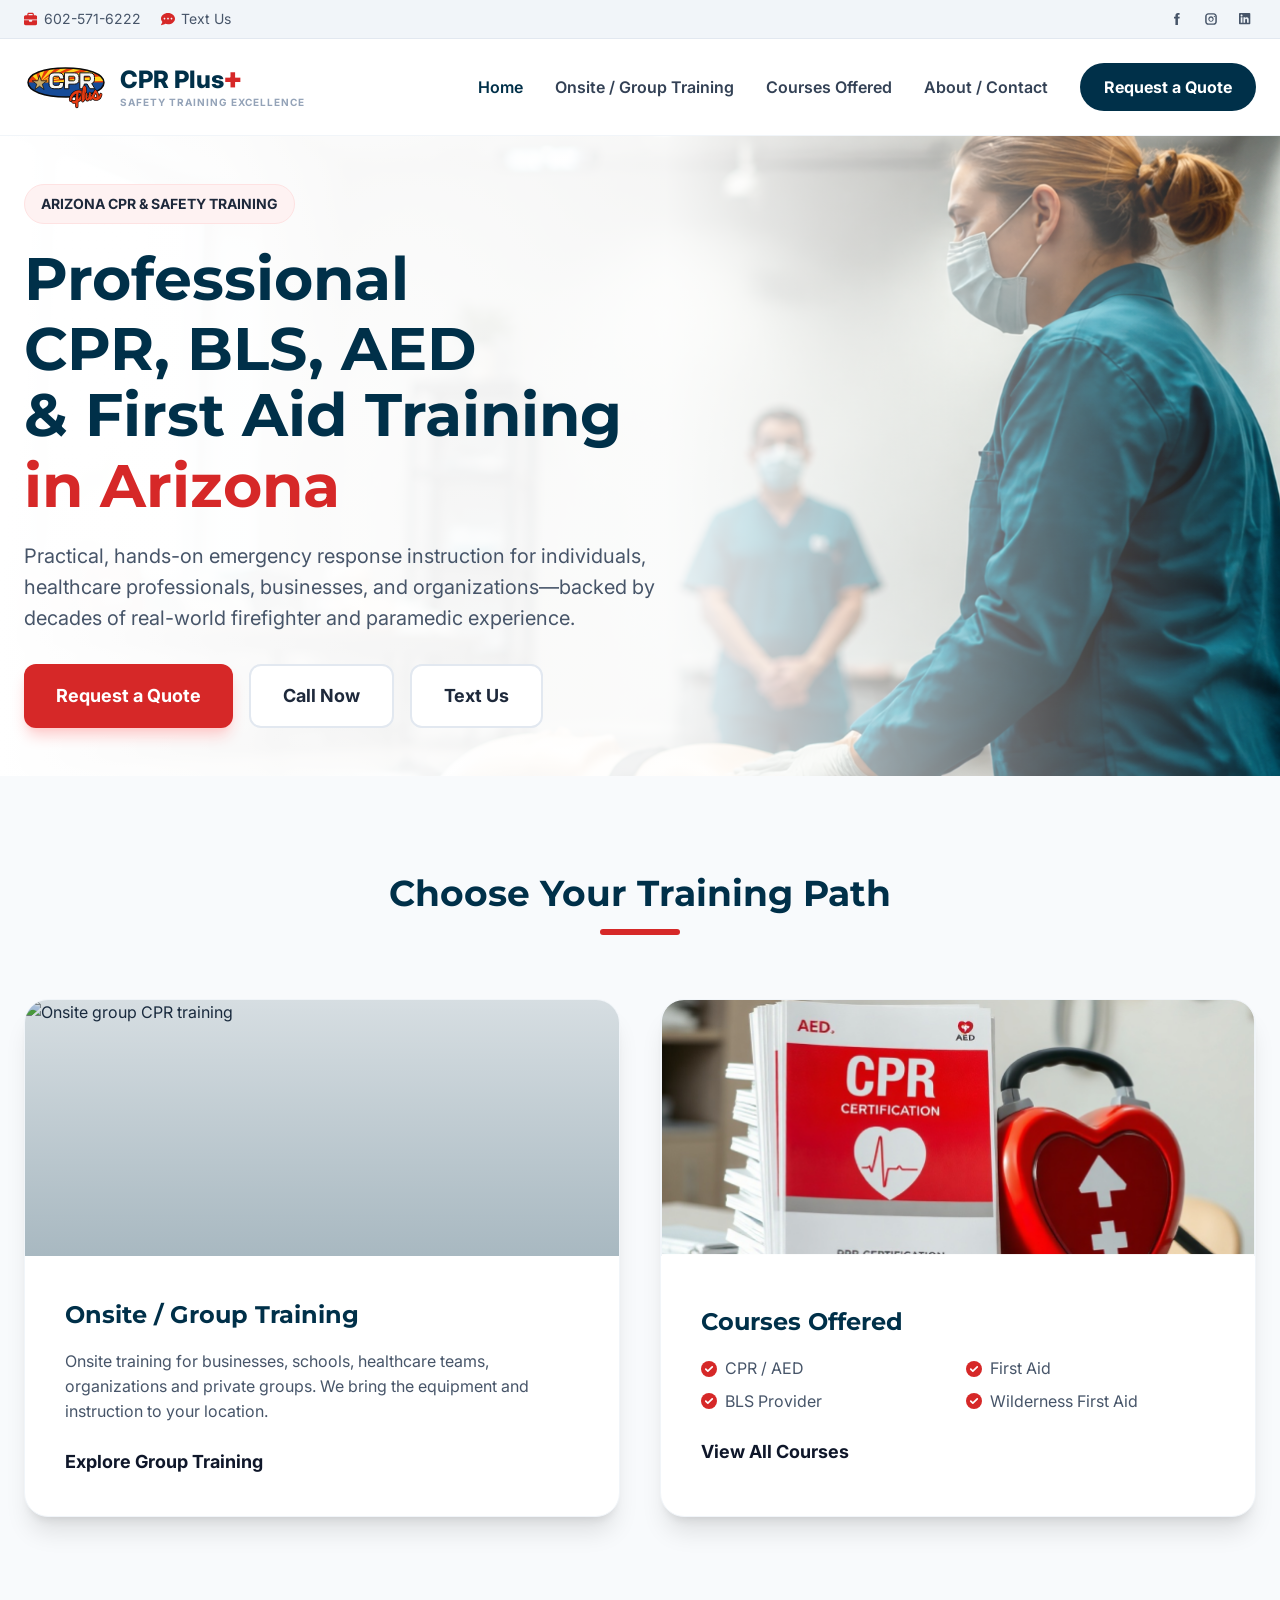
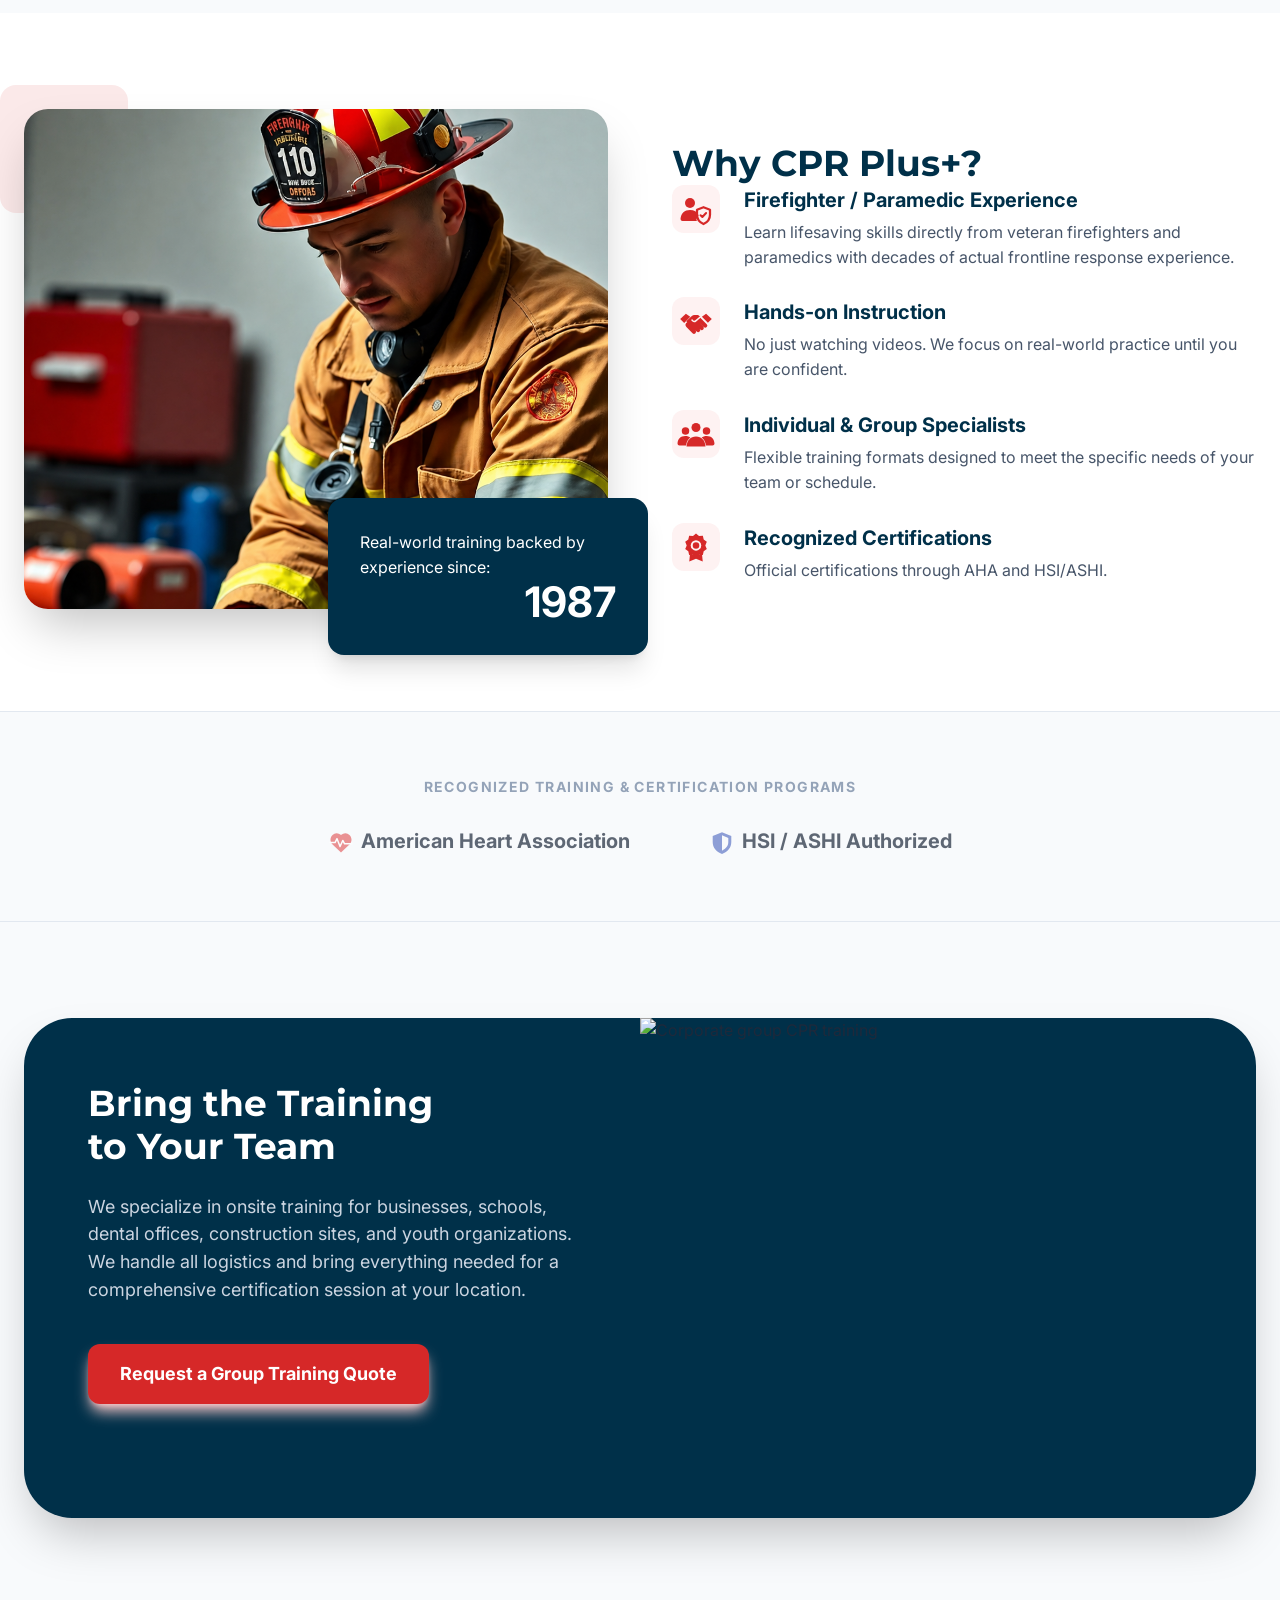
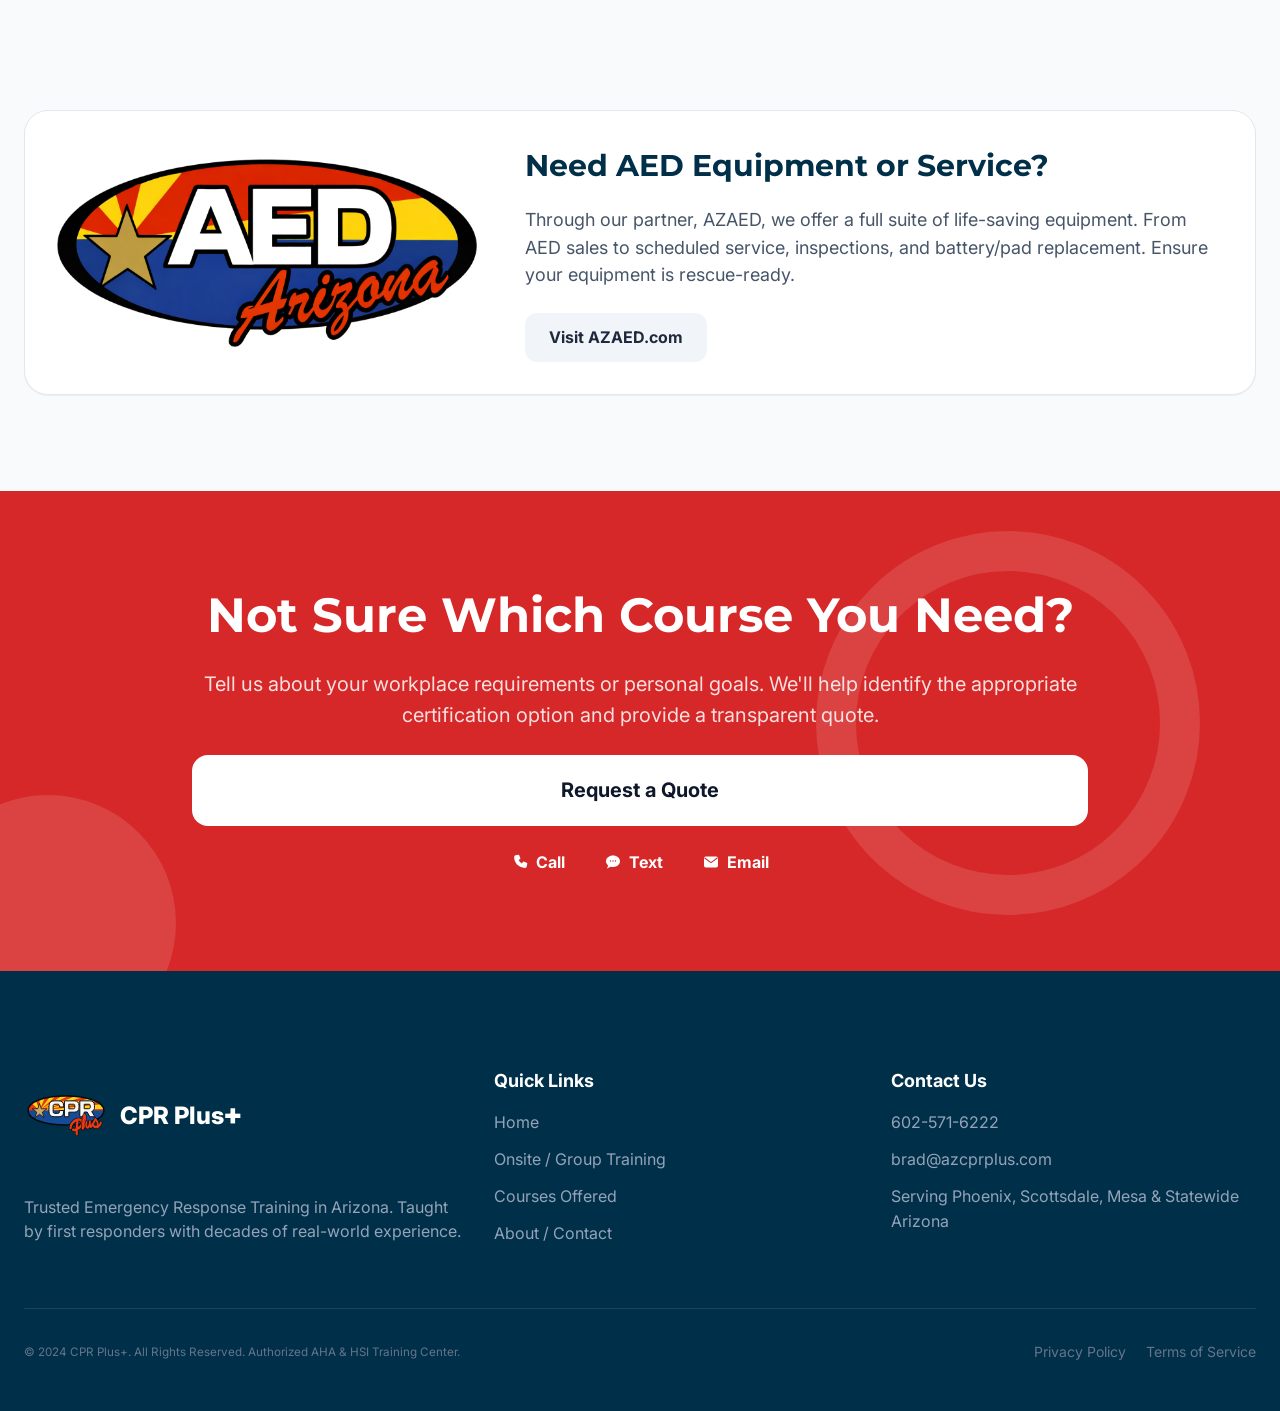
==== commit 4693b4c4: "Update local asset paths and onsite/training icon fixes" ====
--- a/index.html
+++ b/index.html
@@ -11,7 +11,7 @@
   <link
     href="https://fonts.googleapis.com/css2?family=Inter:wght@400;500;700;800&family=Montserrat:wght@700;800&display=swap"
     rel="stylesheet">
-  <link rel="stylesheet" href="styles.css?v=20260812b">
+  <link rel="stylesheet" href="styles.css?v=20260812e">
 </head>
 
 <body>
@@ -19,20 +19,19 @@
     <div class="topbar">
       <div class="container topbar-inner">
         <div class="topbar-left">
-          <a href="tel:+16025716222" class="topbar-item"><img class="icon-svg"
-              src="https://www.figma.com/api/mcp/asset/f08f9e33-ba75-454b-8f70-d1edd2acb4d6.svg"
+          <a href="tel:+16025716222" class="topbar-item"><img class="icon-svg" src="img/nav-phone.svg"
               alt="Phone">602-571-6222</a>
-          <a href="sms:+16025716222" class="topbar-item"><img class="icon-svg"
-              src="https://www.figma.com/api/mcp/asset/2f38ce8f-bc96-4674-966b-2834aacda3b4.svg" alt="Message">Text
+          <a href="sms:+16025716222" class="topbar-item"><img class="icon-svg" src="img/nav-text-us.svg"
+              alt="Message">Text
             Us</a>
         </div>
         <div class="topbar-right">
           <a href="https://www.facebook.com/" aria-label="Facebook"><img class="social-icon"
-              src="https://www.figma.com/api/mcp/asset/804b83e5-6442-4b50-9d4b-17cca820be78.svg" alt="Facebook"></a>
+              src="img/social-facebook.svg" alt="Facebook"></a>
+          <a href="https://www.instagram.com/" aria-label="Instagram"><img class="social-icon"
+              src="img/social-instagram.svg" alt="Instagram"></a>
           <a href="https://www.linkedin.com/" aria-label="LinkedIn"><img class="social-icon"
-              src="https://www.figma.com/api/mcp/asset/1d096305-9d56-4eb1-ac95-d482d58fb4e1.svg" alt="LinkedIn"></a>
-          <a href="https://www.instagram.com/" aria-label="Instagram"><img class="social-icon"
-              src="https://www.figma.com/api/mcp/asset/b9abfb20-cd04-4098-9127-9dc8a2d5b676.svg" alt="Instagram"></a>
+              src="img/social-linkedin.svg" alt="LinkedIn"></a>
         </div>
       </div>
     </div>
@@ -66,8 +65,7 @@
 
   <main>
     <section class="hero">
-      <img class="hero-bg" src="https://www.figma.com/api/mcp/asset/942253fe-3381-439b-8668-076bea5cc263.png"
-        alt="CPR training professionals">
+      <img class="hero-bg" src="img/cpr-plus-hero-home.png" alt="CPR training professionals">
       <div class="hero-fade"></div>
       <div class="container">
         <div class="hero-content">
@@ -108,22 +106,17 @@
             </div>
           </article>
           <article class="card">
-            <img src="https://www.figma.com/api/mcp/asset/d23e420a-5e7c-4139-a478-ebb8e4062941.png"
-              alt="Courses and CPR certification">
+            <img src="img/courses-offered-cpr-aed.png" alt="Courses and CPR certification">
             <div class="card-body">
               <h3>Courses Offered</h3>
               <ul class="course-list">
-                <li><img class="bullet-icon"
-                    src="https://www.figma.com/api/mcp/asset/f3e22aca-012c-42d0-92fc-f36dc3190c08.svg" alt="">CPR / AED
+                <li><img class="bullet-icon" src="img/checkmark.svg" alt="">CPR / AED
                 </li>
-                <li><img class="bullet-icon"
-                    src="https://www.figma.com/api/mcp/asset/f3e22aca-012c-42d0-92fc-f36dc3190c08.svg" alt="">First Aid
+                <li><img class="bullet-icon" src="img/checkmark.svg" alt="">First Aid
                 </li>
-                <li><img class="bullet-icon"
-                    src="https://www.figma.com/api/mcp/asset/f3e22aca-012c-42d0-92fc-f36dc3190c08.svg" alt="">BLS
+                <li><img class="bullet-icon" src="img/checkmark.svg" alt="">BLS
                   Provider</li>
-                <li><img class="bullet-icon"
-                    src="https://www.figma.com/api/mcp/asset/f3e22aca-012c-42d0-92fc-f36dc3190c08.svg" alt="">Wilderness
+                <li><img class="bullet-icon" src="img/checkmark.svg" alt="">Wilderness
                   First Aid</li>
               </ul>
               <a href="courses.html" class="inline-link">View All Courses</a>
@@ -137,8 +130,7 @@
       <div class="container two-col">
         <div class="why-image-wrap">
           <div class="shape"></div>
-          <img class="why-image" src="https://www.figma.com/api/mcp/asset/e3b941c0-3236-4be1-9f8e-75fa4fb25a30.png"
-            alt="Firefighter instructor">
+          <img class="why-image" src="img/firefighter-instructor.png" alt="Firefighter instructor">
           <div class="experience-box">
             <span>Real-world training backed by experience since:</span>
             <strong>1987</strong>
@@ -147,21 +139,19 @@
         <div class="why-content">
           <h2>Why CPR Plus+?</h2>
           <ul class="feature-list">
-            <li><img class="feature-icon"
-                src="https://www.figma.com/api/mcp/asset/27f7c84f-b50c-4551-8ca1-d071e282aa0b.svg"
-                alt=""><strong>Firefighter / Paramedic Experience</strong>Learn lifesaving skills directly from veteran
+            <li><img class="feature-icon" src="img/why-icon-professional-experience.svg" alt=""><strong>Firefighter /
+                Paramedic
+                Experience</strong>Learn lifesaving skills directly from veteran
               firefighters and paramedics with decades of actual frontline response experience.</li>
-            <li><img class="feature-icon"
-                src="https://www.figma.com/api/mcp/asset/37e0e6e1-1841-49ba-80c2-431806aabbb8.svg"
-                alt=""><strong>Hands-on Instruction</strong>No just watching videos. We focus on real-world practice
+            <li><img class="feature-icon" src="img/why-icon-hands-on-instruction.svg" alt=""><strong>Hands-on
+                Instruction</strong>No
+              just watching videos. We focus on real-world practice
               until you are confident.</li>
-            <li><img class="feature-icon"
-                src="https://www.figma.com/api/mcp/asset/aebde78c-f8af-4469-9623-006f38c5a96e.svg"
-                alt=""><strong>Individual &amp; Group Specialists</strong>Flexible training formats designed to meet the
+            <li><img class="feature-icon" src="img/why-icon-group-specialists.svg" alt=""><strong>Individual &amp; Group
+                Specialists</strong>Flexible training formats designed to meet the
               specific needs of your team or schedule.</li>
-            <li><img class="feature-icon"
-                src="https://www.figma.com/api/mcp/asset/4c30c97f-f158-45c8-af73-9cd6c08372b9.svg"
-                alt=""><strong>Recognized Certifications</strong>Official certifications through AHA and
+            <li><img class="feature-icon" src="img/why-icon-recognized-certifications.svg" alt=""><strong>Recognized
+                Certifications</strong>Official certifications through AHA and
               HSI/ASHI.</li>
           </ul>
         </div>
@@ -172,9 +162,11 @@
       <div class="container">
         <p class="eyebrow">Recognized Training &amp; Certification Programs</p>
         <div class="logo-row">
-          <span>American Heart Association</span>
-          <span>HSI / ASHI Authorized</span>
-          <span>OSHA Compliant</span>
+          <span><img src="img/certification-icon-american-heart-association.svg" alt="American Heart Association"
+              style="height: 24px; width: auto; vertical-align: middle; margin-right: 8px;">American Heart
+            Association</span>
+          <span><img src="img/certification-icon-hsi-ashi-authorized.svg" alt="HSI / ASHI Authorized"
+              style="height: 24px; width: auto; vertical-align: middle; margin-right: 8px;">HSI / ASHI Authorized</span>
         </div>
       </div>
     </section>
@@ -213,12 +205,10 @@
           certification option and provide a transparent quote.</p>
         <a class="btn btn-light" href="about.html#quote-form">Request a Quote</a>
         <div class="contact-inline">
-          <a href="tel:+16025716222"><img class="contact-icon"
-              src="https://www.figma.com/api/mcp/asset/758cabad-cbb0-454a-b4de-460b3754b417.svg" alt="">Call</a>
-          <a href="sms:+16025716222"><img class="contact-icon"
-              src="https://www.figma.com/api/mcp/asset/789e0aa9-2d3e-44e1-a2eb-cc64c728cdcf.svg" alt="">Text</a>
-          <a href="mailto:brad@azcprplus.com"><img class="contact-icon"
-              src="https://www.figma.com/api/mcp/asset/85bb12ef-0861-466c-a178-4322548821b7.svg" alt="">Email</a>
+          <a href="tel:+16025716222"><img class="contact-icon" src="img/contact-icon-phone.svg" alt="Call">Call</a>
+          <a href="sms:+16025716222"><img class="contact-icon" src="img/contact-icon-text.svg" alt="Text">Text</a>
+          <a href="mailto:brad@azcprplus.com"><img class="contact-icon" src="img/contact-icon-email.svg"
+              alt="Email">Email</a>
         </div>
       </div>
     </section>
--- a/styles.css
+++ b/styles.css
@@ -918,9 +918,9 @@
 }
 
 .train-icon-wrap {
-  width: 56px;
-  height: 56px;
-  border-radius: 16px;
+  width: 72px;
+  height: 72px;
+  border-radius: 18px;
   background: #fff;
   display: grid;
   place-items: center;
@@ -928,8 +928,8 @@
 }
 
 .train-icon-wrap img {
-  width: 24px;
-  height: 24px;
+  width: 36px;
+  height: 36px;
   object-fit: contain;
 }
 
@@ -1201,6 +1201,8 @@
   margin: 0 auto;
   padding-top: 48px;
   display: grid;
+  /* minmax(0,...) keeps hCaptcha's fixed-width iframe from widening the track. */
+  grid-template-columns: minmax(0, 1fr);
   gap: 16px;
 }
 
@@ -1252,12 +1254,19 @@
 
 .h-captcha {
   max-width: 100%;
-  overflow: hidden;
+}
+
+/* hCaptcha renders a fixed 303px widget, so scale it down to fit narrow screens instead of clipping it. */
+@media (max-width: 430px) {
+  .h-captcha {
+    transform: scale(0.84);
+    transform-origin: left center;
+  }
 }
 
 @media (max-width: 374px) {
   .h-captcha {
-    transform: scale(0.72);
+    transform: scale(0.78);
     transform-origin: left center;
   }
 
@@ -1267,6 +1276,13 @@
 
   .touch-form {
     padding: 14px;
+  }
+}
+
+@media (max-width: 340px) {
+  .h-captcha {
+    transform: scale(0.64);
+    transform-origin: left center;
   }
 }
 
@@ -1318,6 +1334,12 @@
 .quote-help a {
   color: var(--red);
   font-weight: 700;
+}
+
+@media (max-width: 760px) {
+  .quote-help a {
+    display: block;
+  }
 }
 
 .courses-page {
@@ -2293,6 +2315,8 @@
   padding: 44px;
   box-shadow: 0 25px 50px -12px rgba(0, 0, 0, 0.2);
   display: grid;
+  /* minmax(0,...) keeps hCaptcha's fixed-width iframe from widening the track. */
+  grid-template-columns: minmax(0, 1fr);
   gap: 18px;
 }
 
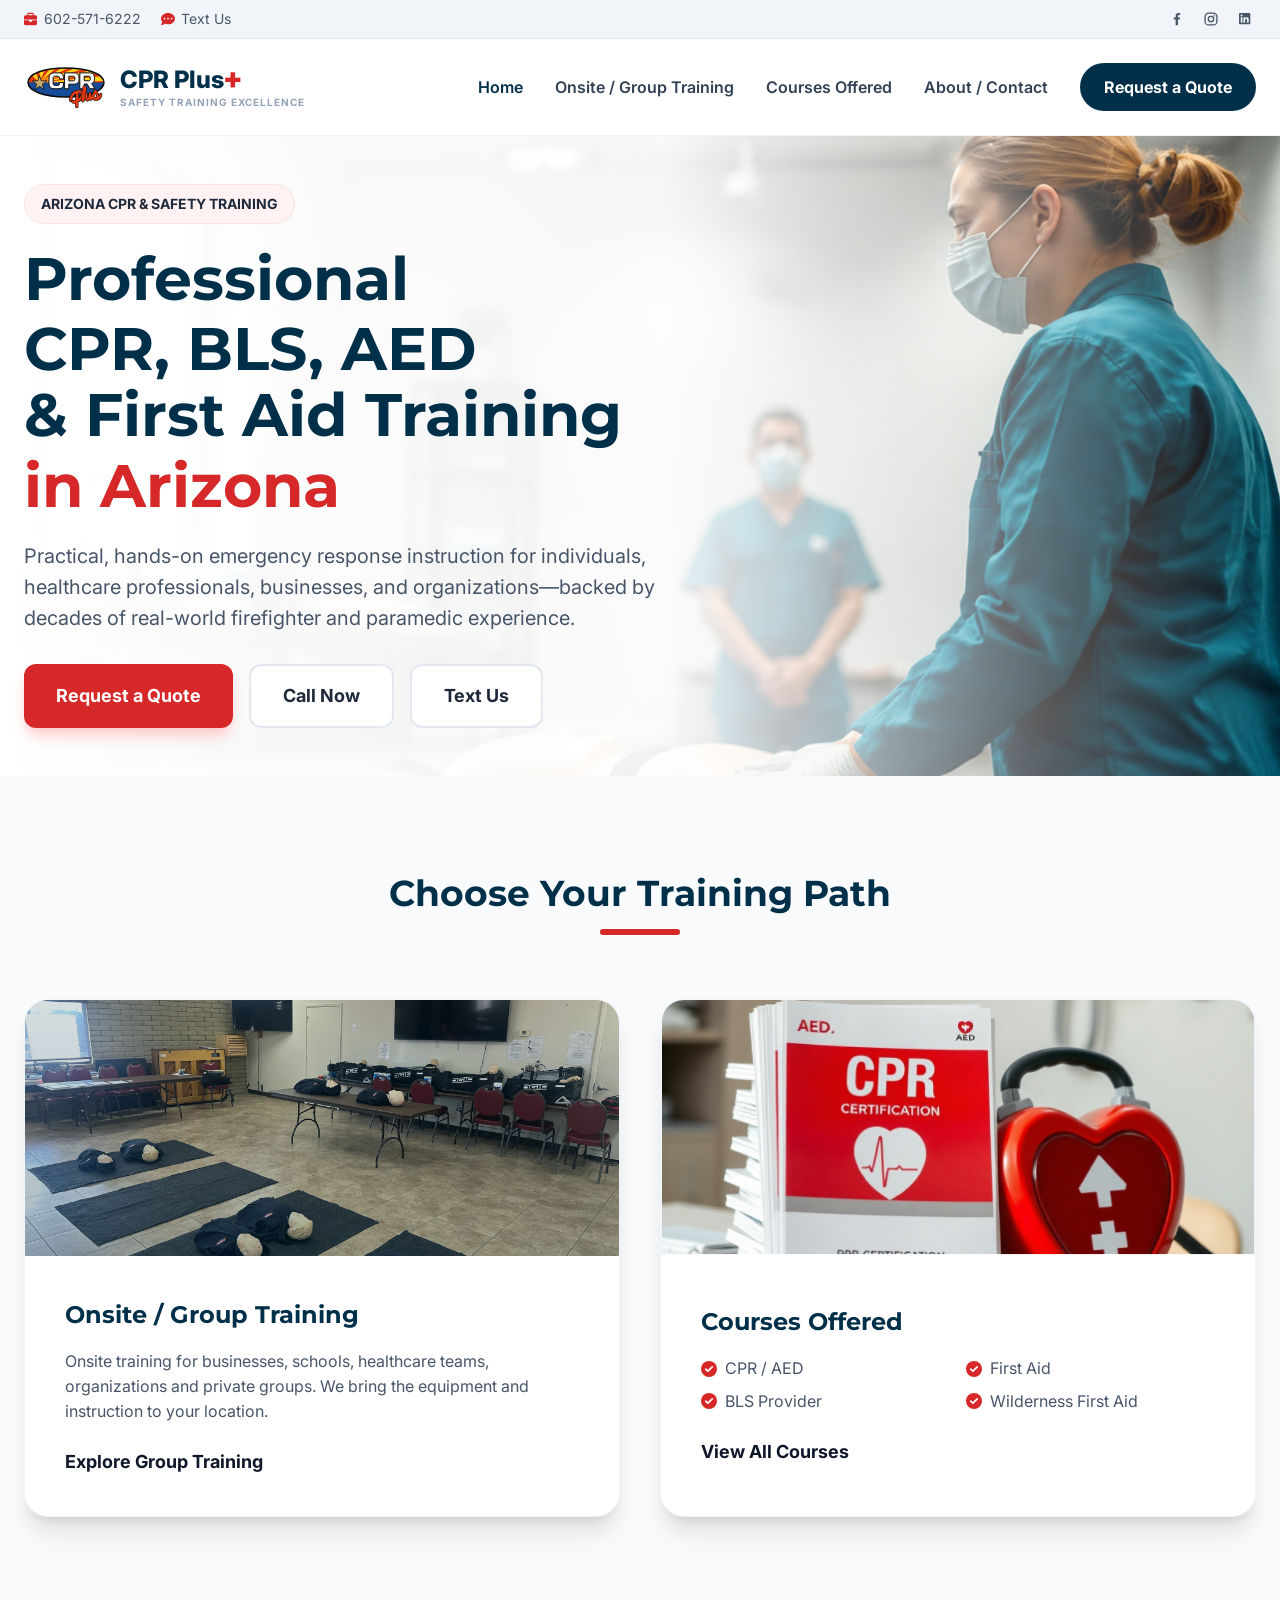
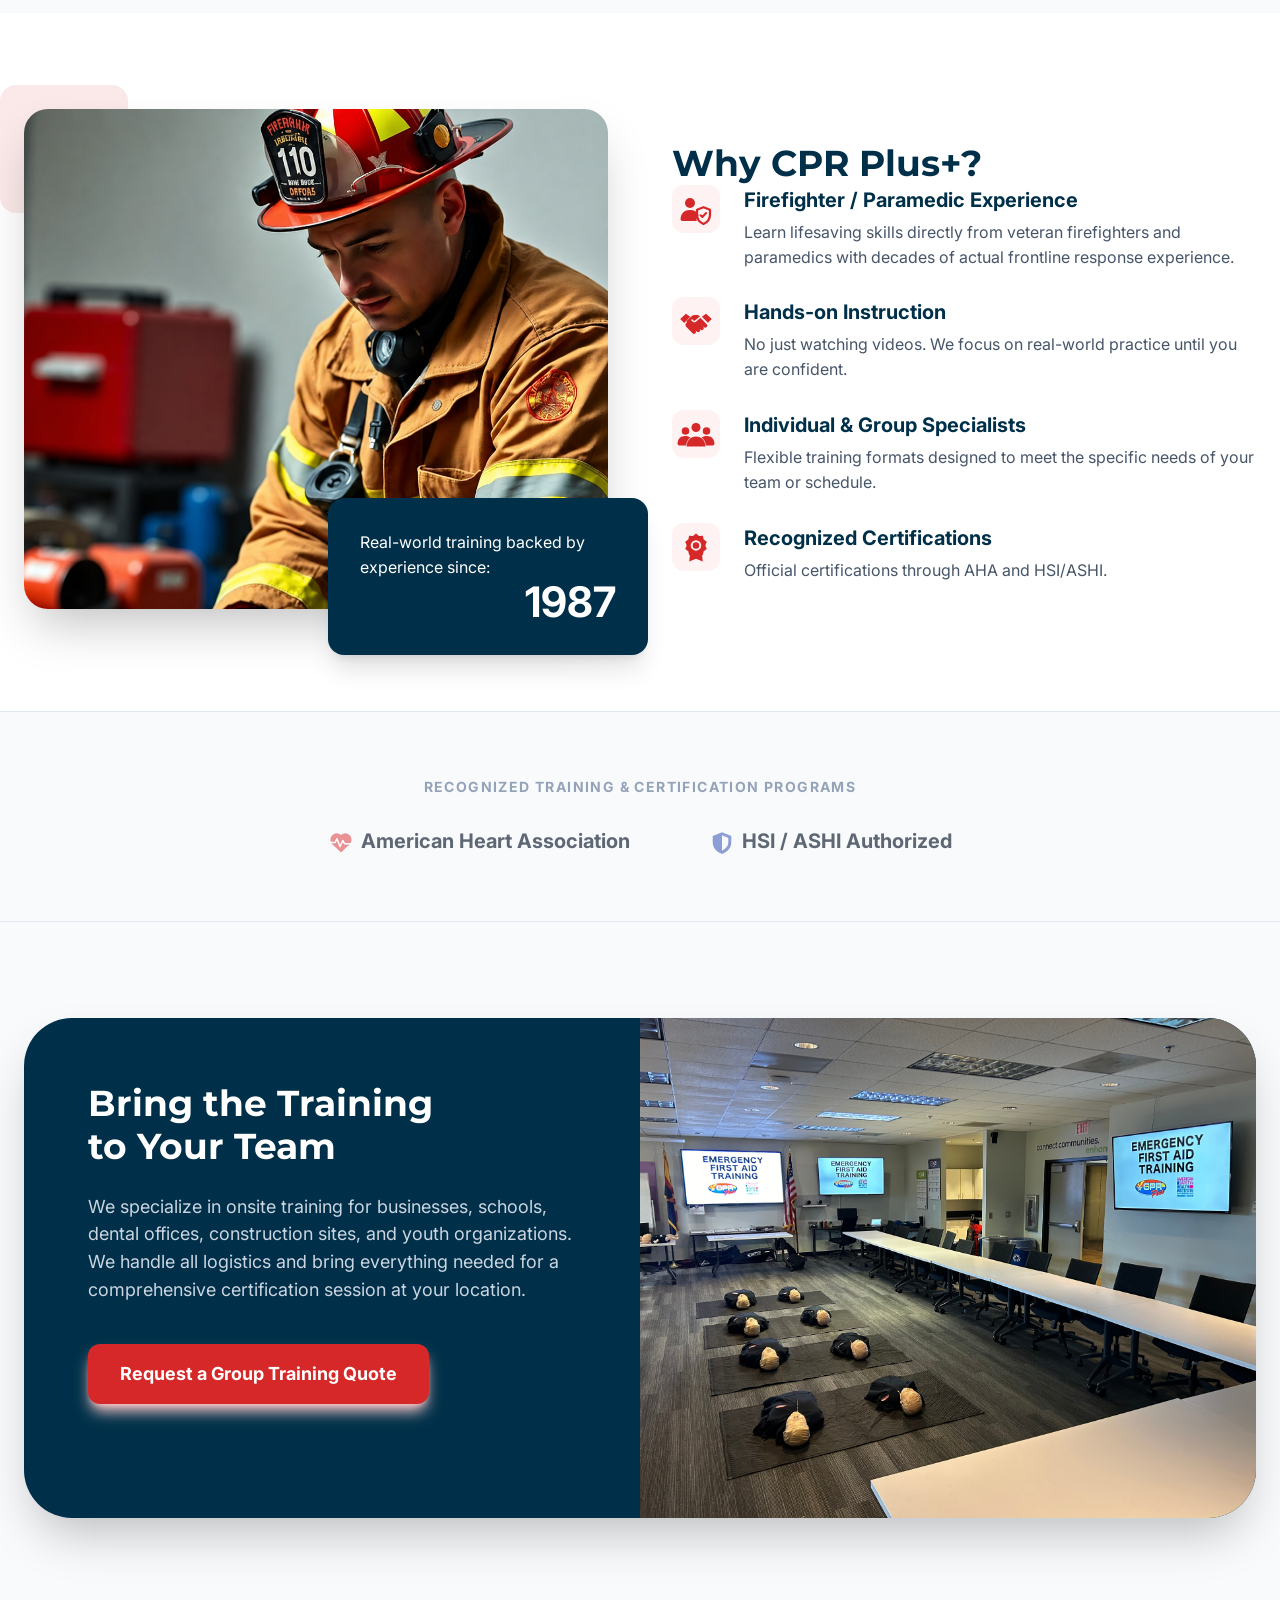
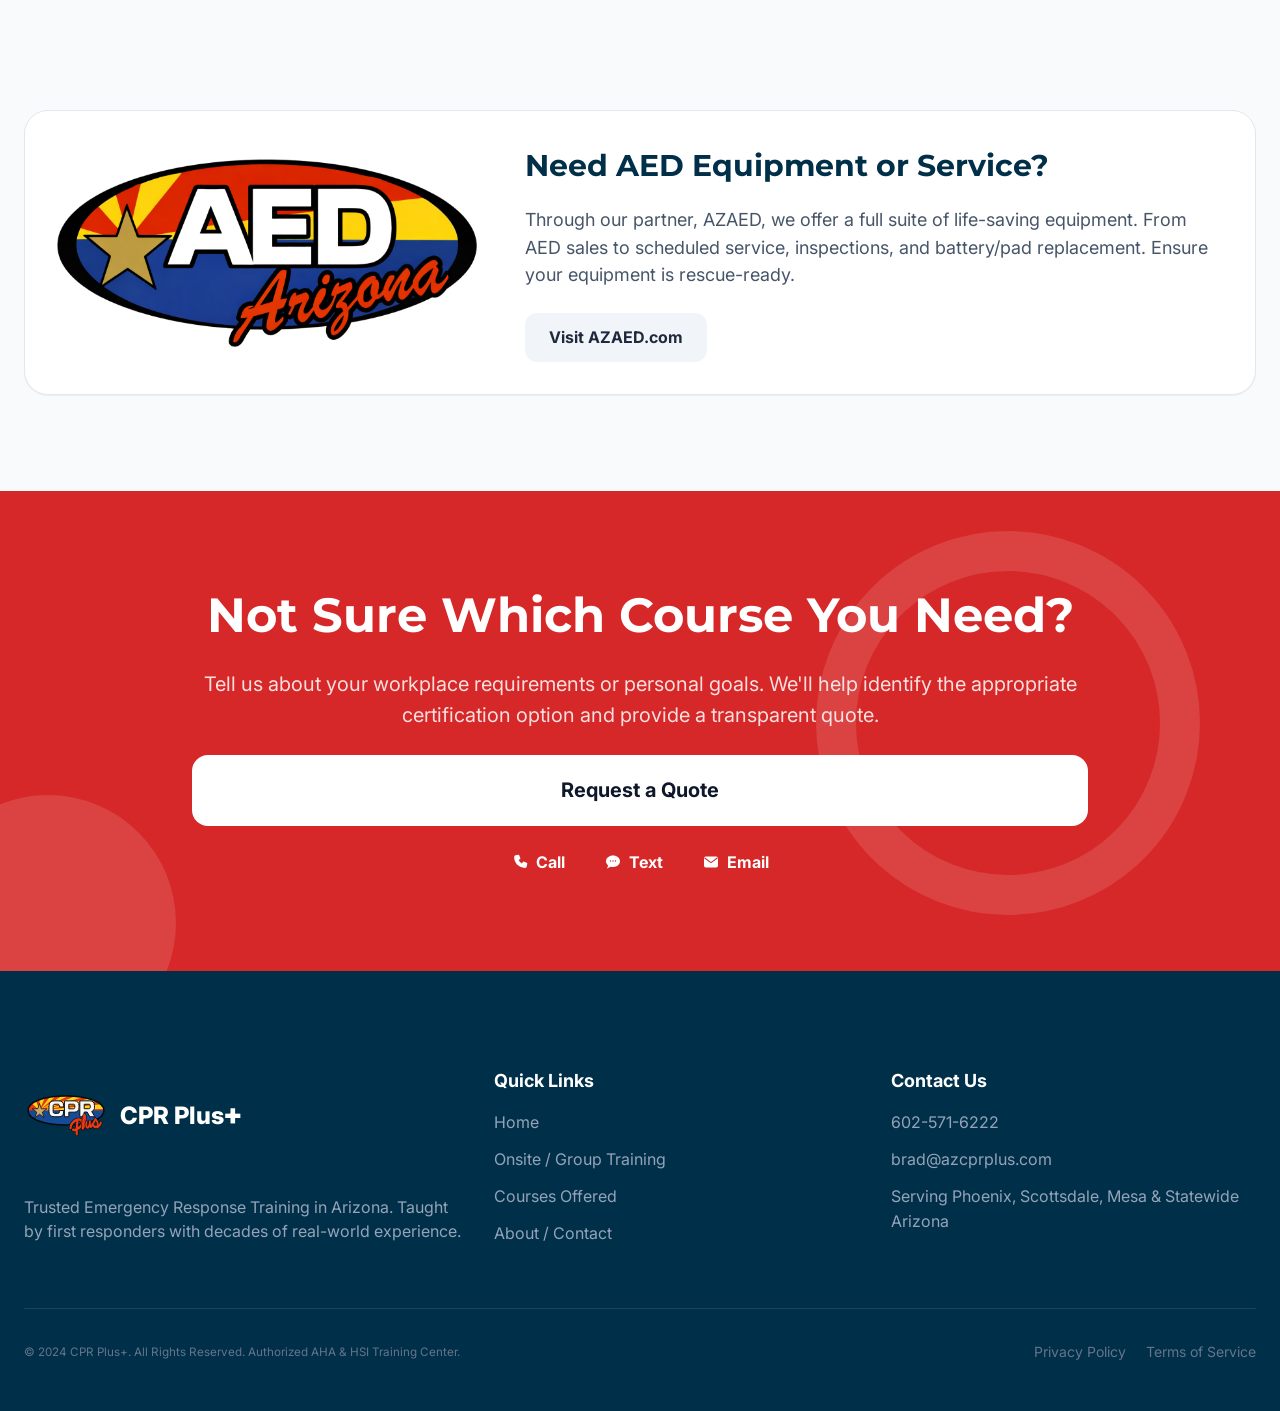
==== commit 12c20e10: "Localize and refine site image assets Move image assets into img/, update page references, replace s" ====
--- a/index.html
+++ b/index.html
@@ -5,7 +5,7 @@
   <meta charset="UTF-8">
   <meta name="viewport" content="width=device-width, initial-scale=1.0">
   <title>CPR Plus+</title>
-  <link rel="icon" type="image/svg+xml" href="images/cpr-plus-logo3.svg">
+  <link rel="icon" type="image/svg+xml" href="img/cpr-plus-logo3.svg">
   <link rel="preconnect" href="https://fonts.googleapis.com">
   <link rel="preconnect" href="https://fonts.gstatic.com" crossorigin>
   <link
@@ -39,7 +39,7 @@
     <nav class="nav nav-onsite">
       <div class="container nav-inner">
         <a class="brand" href="index.html">
-          <span class="brand-mark"><img class="brand-icon" src="images/cpr-plus-logo3.svg" alt="Logo"></span>
+          <span class="brand-mark"><img class="brand-icon" src="img/cpr-plus-logo3.svg" alt="Logo"></span>
           <span class="brand-text">
             <strong>CPR Plus<em>+</em></strong>
             <small>SAFETY TRAINING EXCELLENCE</small>
@@ -96,7 +96,7 @@
         <div class="cards two-up">
           <article class="card">
             <div class="card-media card-media-dim">
-              <img src="images/class_setup2.png" alt="Onsite group CPR training">
+              <img src="img/class_setup2.png" alt="Onsite group CPR training">
             </div>
             <div class="card-body">
               <h3>Onsite / Group Training</h3>
@@ -180,13 +180,13 @@
             at your location.</p>
           <a class="btn btn-red" href="about.html#quote-form">Request a Group Training Quote</a>
         </div>
-        <img class="slab-image" src="images/class_setup.png" alt="Corporate group CPR training">
+        <img class="slab-image" src="img/class_setup.png" alt="Corporate group CPR training">
       </div>
     </section>
 
     <section class="aed section-pad bg-soft">
       <div class="container aed-card">
-        <div class="aed-logo"><img src="images/aed_arizona_logo.png" alt="AZAED icon"></div>
+        <div class="aed-logo"><img src="img/aed_arizona_logo.png" alt="AZAED icon"></div>
         <div class="aed-copy">
           <h3>Need AED Equipment or Service?</h3>
           <p>Through our partner, AZAED, we offer a full suite of life-saving equipment. From AED sales to scheduled
@@ -218,7 +218,7 @@
     <div class="container footer-grid">
       <div>
         <a class="brand footer-brand" href="index.html">
-          <span class="brand-mark"><img class="brand-icon" src="images/cpr-plus-logo3.svg" alt="Logo"></span>
+          <span class="brand-mark"><img class="brand-icon" src="img/cpr-plus-logo3.svg" alt="Logo"></span>
           <span class="brand-text"><strong>CPR Plus<em>+</em></strong></span>
         </a>
         <p>Trusted Emergency Response Training in Arizona. Taught by first responders with decades of
--- a/styles.css
+++ b/styles.css
@@ -952,16 +952,26 @@
 }
 
 .options-media {
+  position: relative;
   border: 8px solid #fff;
   border-radius: 48px;
   overflow: hidden;
   box-shadow: 0 25px 50px -12px rgba(0, 0, 0, 0.25);
 }
 
+.options-media::after {
+  content: "";
+  position: absolute;
+  inset: 0;
+  pointer-events: none;
+  background: linear-gradient(180deg, rgba(15, 23, 42, 0.08) 0%, rgba(15, 23, 42, 0.3) 100%);
+}
+
 .options-media img {
   width: 100%;
   height: 600px;
   object-fit: cover;
+  object-position: center top;
 }
 
 .options-copy h2 {
@@ -1012,8 +1022,8 @@
 }
 
 .options-list img {
-  width: 20px;
-  height: 20px;
+  width: 40px;
+  height: 40px;
 }
 
 .options-list em {
@@ -1034,7 +1044,9 @@
 
 .inline-link-icon img {
   width: 16px;
-  height: 18px;
+  height: 16px;
+  filter: brightness(0);
+  transform: translateY(1px);
 }
 
 .no-bottom-gap {
@@ -1130,13 +1142,13 @@
 
 .why-org-list li {
   display: grid;
-  grid-template-columns: 20px 1fr;
+  grid-template-columns: 18px 1fr;
   gap: 16px;
 }
 
 .why-org-list img {
-  width: 20px;
-  height: 20px;
+  width: 18px;
+  height: 18px;
   margin-top: 4px;
 }
 
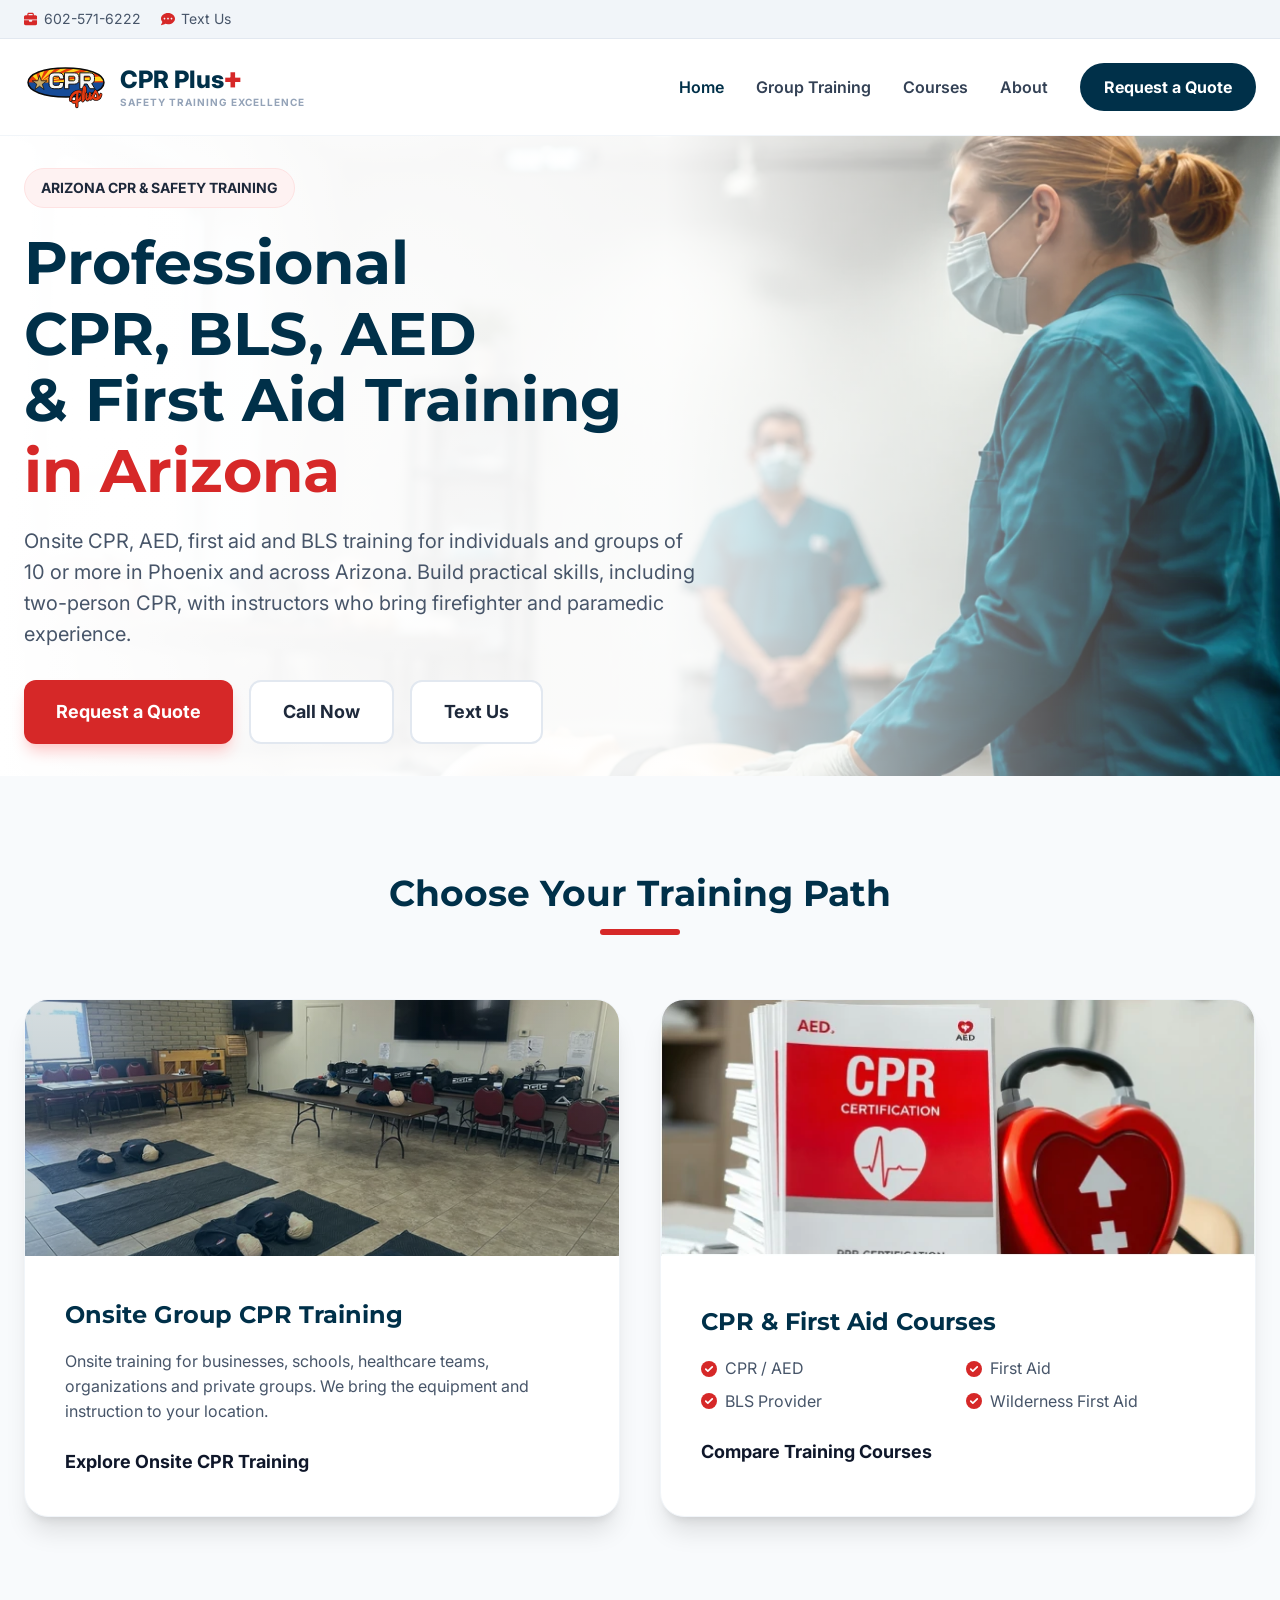
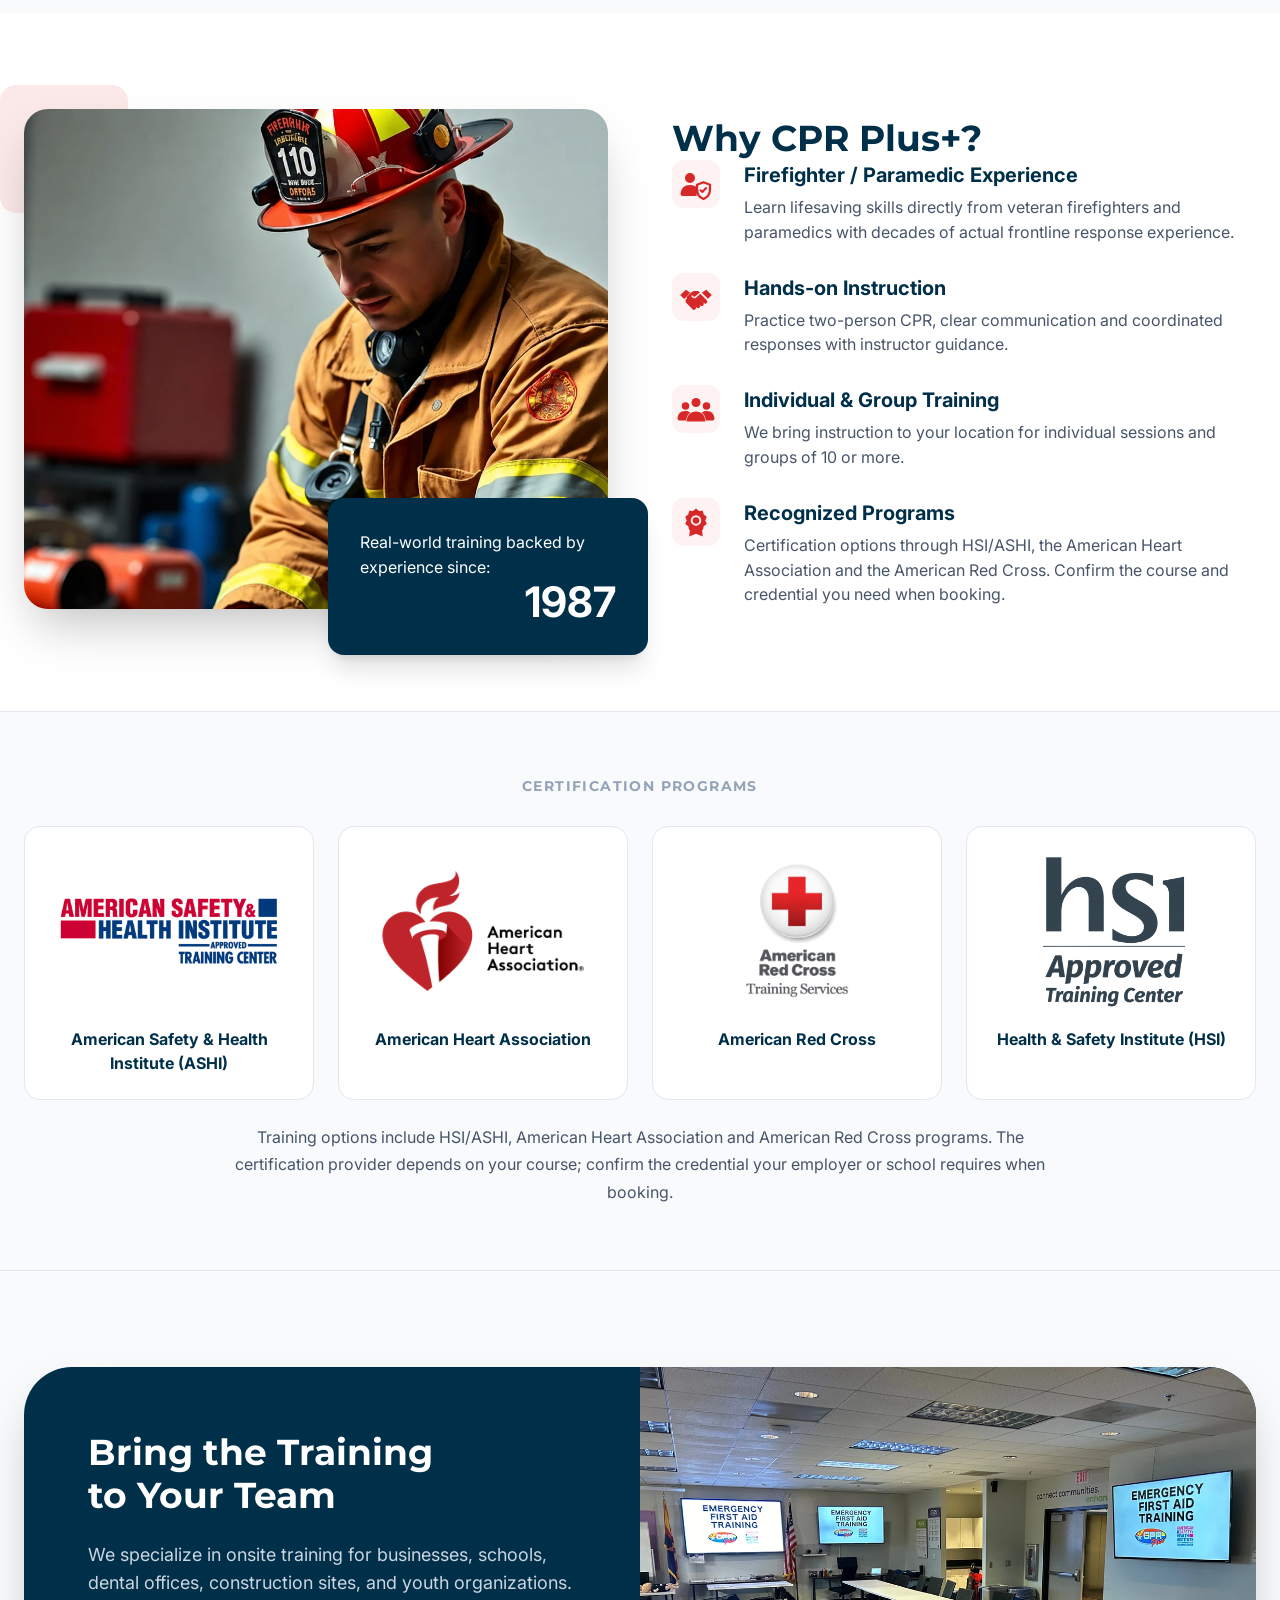
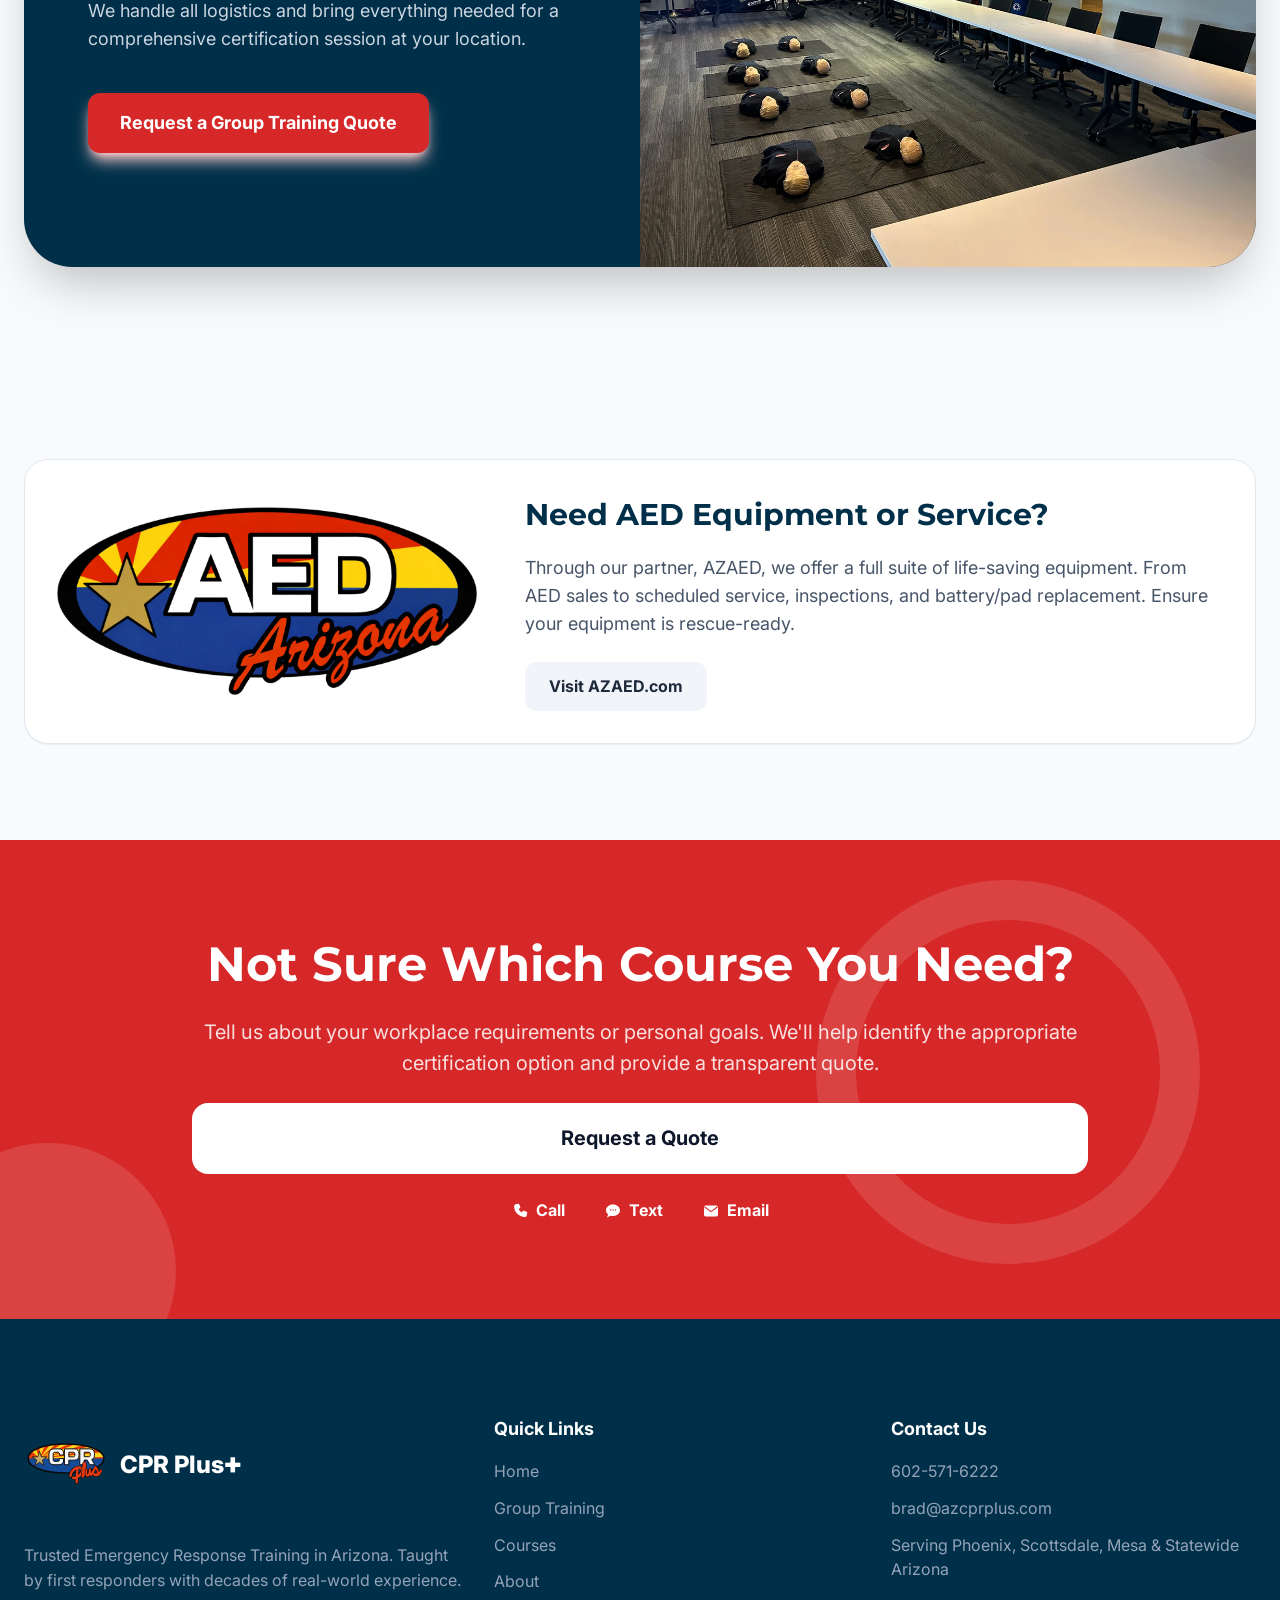
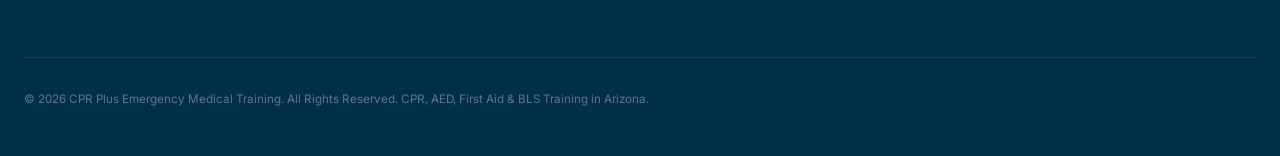
==== commit 03e02b4b: "Improve SEO and production site configuration" ====
--- a/index.html
+++ b/index.html
@@ -4,14 +4,60 @@
 <head>
   <meta charset="UTF-8">
   <meta name="viewport" content="width=device-width, initial-scale=1.0">
-  <title>CPR Plus+</title>
+  <title>CPR &amp; First Aid Training in Phoenix, AZ | CPR Plus+</title>
+  <meta name="description"
+    content="Onsite CPR training in Phoenix and Arizona for individuals and groups of 10+. Certification through HSI, American Heart Association and American Red Cross.">
+  <meta name="robots" content="index, follow, max-image-preview:large">
+  <link rel="canonical" href="https://azcprplus.com/">
+  <meta property="og:type" content="website">
+  <meta property="og:site_name" content="CPR Plus+">
+  <meta property="og:title" content="CPR &amp; First Aid Training in Phoenix, AZ | CPR Plus+">
+  <meta property="og:description"
+    content="Onsite CPR training in Phoenix and Arizona for individuals and groups of 10+. Certification options from leading training organizations.">
+  <meta property="og:url" content="https://azcprplus.com/">
+  <meta property="og:image" content="https://azcprplus.com/img/cpr-plus-hero-home.webp">
+  <meta property="og:image:alt" content="CPR Plus+ instructor leading CPR training in Arizona">
+  <meta name="twitter:card" content="summary_large_image">
+  <meta name="twitter:title" content="CPR &amp; First Aid Training in Phoenix, AZ | CPR Plus+">
+  <meta name="twitter:description" content="Onsite CPR, AED, first aid and BLS training in Arizona.">
+  <meta name="twitter:image" content="https://azcprplus.com/img/cpr-plus-hero-home.webp">
   <link rel="icon" type="image/svg+xml" href="img/cpr-plus-logo3.svg">
   <link rel="preconnect" href="https://fonts.googleapis.com">
   <link rel="preconnect" href="https://fonts.gstatic.com" crossorigin>
   <link
     href="https://fonts.googleapis.com/css2?family=Inter:wght@400;500;700;800&family=Montserrat:wght@700;800&display=swap"
     rel="stylesheet">
-  <link rel="stylesheet" href="styles.css?v=20260812e">
+  <link rel="stylesheet" href="styles.css?v=20260914-certifications">
+  <script type="application/ld+json">
+  {
+    "@context": "https://schema.org",
+    "@graph": [
+      {
+        "@type": "WebSite",
+        "@id": "https://azcprplus.com/#website",
+        "url": "https://azcprplus.com/",
+        "name": "CPR Plus+",
+        "publisher": { "@id": "https://azcprplus.com/#business" },
+        "inLanguage": "en-US"
+      },
+      {
+        "@type": ["LocalBusiness", "EducationalOrganization"],
+        "@id": "https://azcprplus.com/#business",
+        "name": "CPR Plus+",
+        "legalName": "CPR Plus Emergency Medical Training",
+        "url": "https://azcprplus.com/",
+        "logo": "https://azcprplus.com/img/cpr-plus-logo3.svg",
+        "image": "https://azcprplus.com/img/cpr-plus-hero-home.webp",
+        "telephone": "+1-602-571-6222",
+        "description": "Onsite CPR, AED, first aid and BLS training for individuals and groups at customer-selected locations and workplaces.",
+        "foundingDate": "1991",
+        "founder": { "@type": "Person", "name": "Brad Leakey" },
+        "areaServed": { "@type": "State", "name": "Arizona" },
+        "knowsAbout": ["CPR training", "AED training", "First aid training", "Basic Life Support", "Two-person CPR"]
+      }
+    ]
+  }
+  </script>
 </head>
 
 <body>
@@ -26,12 +72,18 @@
             Us</a>
         </div>
         <div class="topbar-right">
+          <!-- Facebook link reserved until CPR Plus+ provides its profile URL.
           <a href="https://www.facebook.com/" aria-label="Facebook"><img class="social-icon"
               src="img/social-facebook.svg" alt="Facebook"></a>
+          -->
+          <!-- Instagram link reserved until CPR Plus+ provides its profile URL.
           <a href="https://www.instagram.com/" aria-label="Instagram"><img class="social-icon"
               src="img/social-instagram.svg" alt="Instagram"></a>
+          -->
+          <!-- LinkedIn link reserved until CPR Plus+ provides its confirmed profile URL.
           <a href="https://www.linkedin.com/" aria-label="LinkedIn"><img class="social-icon"
               src="img/social-linkedin.svg" alt="LinkedIn"></a>
+          -->
         </div>
       </div>
     </div>
@@ -53,9 +105,9 @@
         <div class="nav-onsite-right">
           <div class="nav-links">
             <a class="is-active" href="index.html">Home</a>
-            <a href="about.html">Onsite / Group Training</a>
-            <a href="courses.html">Courses Offered</a>
-            <a href="contact.html">About / Contact</a>
+            <a href="group-training.html">Group Training</a>
+            <a href="courses.html">Courses</a>
+            <a href="about.html">About</a>
           </div>
           <a class="btn btn-pill btn-dark" href="about.html#quote-form">Request a Quote</a>
         </div>
@@ -65,7 +117,10 @@
 
   <main>
     <section class="hero">
-      <img class="hero-bg" src="img/cpr-plus-hero-home.png" alt="CPR training professionals">
+      <img class="hero-bg" src="img/cpr-plus-hero-home.webp" alt="CPR training professionals"
+        srcset="img/cpr-plus-hero-home-639w.webp 639w, img/cpr-plus-hero-home-1278w.webp 1278w, img/cpr-plus-hero-home.webp 1881w"
+        sizes="(max-width: 760px) 1620px, (max-width: 1440px) 1440px, 100vw"
+        width="1881" height="836" fetchpriority="high">
       <div class="hero-fade"></div>
       <div class="container">
         <div class="hero-content">
@@ -76,8 +131,8 @@
                 class="headline-nowrap">&amp; First Aid Training</span></span>
             <span class="headline-line"><span class="headline-nowrap">in</span> <span>Arizona</span></span>
           </h1>
-          <p>Practical, hands-on emergency response instruction for individuals, healthcare professionals, businesses,
-            and organizations—backed by decades of real-world firefighter and paramedic experience.</p>
+          <p>Onsite CPR, AED, first aid and BLS training for individuals and groups of 10 or more in Phoenix and across Arizona.
+            Build practical skills, including two-person CPR, with instructors who bring firefighter and paramedic experience.</p>
           <div class="cta-row">
             <a class="btn btn-red" href="about.html#quote-form">Request a Quote</a>
             <a class="btn btn-outline" href="tel:+16025716222">Call Now</a>
@@ -96,19 +151,23 @@
         <div class="cards two-up">
           <article class="card">
             <div class="card-media card-media-dim">
-              <img src="img/class_setup2.png" alt="Onsite group CPR training">
+              <img src="img/class_setup2.webp" alt="Onsite group CPR training"
+                srcset="img/class_setup2-640w.webp 640w, img/class_setup2-1280w.webp 1280w, img/class_setup2.webp 2400w"
+                sizes="(max-width: 760px) calc(100vw - 32px), (max-width: 1100px) calc(100vw - 48px), 640px"
+                width="4032" height="3024" loading="lazy" decoding="async">
             </div>
             <div class="card-body">
-              <h3>Onsite / Group Training</h3>
+              <h3>Onsite Group CPR Training</h3>
               <p>Onsite training for businesses, schools, healthcare teams, organizations and private groups. We bring
                 the equipment and instruction to your location.</p>
-              <a href="about.html" class="inline-link">Explore Group Training</a>
+              <a href="group-training.html" class="inline-link">Explore Onsite CPR Training</a>
             </div>
           </article>
           <article class="card">
-            <img src="img/courses-offered-cpr-aed.png" alt="Courses and CPR certification">
+            <img src="img/courses-offered-cpr-aed.webp" alt="Courses and CPR certification"
+              width="596" height="260" loading="lazy" decoding="async">
             <div class="card-body">
-              <h3>Courses Offered</h3>
+              <h3>CPR &amp; First Aid Courses</h3>
               <ul class="course-list">
                 <li><img class="bullet-icon" src="img/checkmark.svg" alt="">CPR / AED
                 </li>
@@ -119,7 +178,7 @@
                 <li><img class="bullet-icon" src="img/checkmark.svg" alt="">Wilderness
                   First Aid</li>
               </ul>
-              <a href="courses.html" class="inline-link">View All Courses</a>
+              <a href="courses.html" class="inline-link">Compare Training Courses</a>
             </div>
           </article>
         </div>
@@ -130,7 +189,10 @@
       <div class="container two-col">
         <div class="why-image-wrap">
           <div class="shape"></div>
-          <img class="why-image" src="img/firefighter-instructor.png" alt="Firefighter instructor">
+          <img class="why-image" src="img/firefighter-instructor.webp" alt="Firefighter instructor"
+            srcset="img/firefighter-instructor-630w.webp 630w, img/firefighter-instructor.webp 1350w"
+            sizes="(max-width: 760px) 760px, (max-width: 1100px) calc(100vw - 48px), 760px"
+            width="1350" height="930" loading="lazy" decoding="async">
           <div class="experience-box">
             <span>Real-world training backed by experience since:</span>
             <strong>1987</strong>
@@ -144,30 +206,45 @@
                 Experience</strong>Learn lifesaving skills directly from veteran
               firefighters and paramedics with decades of actual frontline response experience.</li>
             <li><img class="feature-icon" src="img/why-icon-hands-on-instruction.svg" alt=""><strong>Hands-on
-                Instruction</strong>No
-              just watching videos. We focus on real-world practice
-              until you are confident.</li>
+                Instruction</strong>Practice two-person CPR, clear communication and coordinated responses with
+              instructor guidance.</li>
             <li><img class="feature-icon" src="img/why-icon-group-specialists.svg" alt=""><strong>Individual &amp; Group
-                Specialists</strong>Flexible training formats designed to meet the
-              specific needs of your team or schedule.</li>
+                Training</strong>We bring instruction to your location for individual sessions and groups of 10 or more.</li>
             <li><img class="feature-icon" src="img/why-icon-recognized-certifications.svg" alt=""><strong>Recognized
-                Certifications</strong>Official certifications through AHA and
-              HSI/ASHI.</li>
+                Programs</strong>Certification options through HSI/ASHI, the American Heart Association and the American Red Cross.
+              Confirm the course and credential you need when booking.</li>
           </ul>
         </div>
       </div>
     </section>
 
-    <section class="logos section-tight bg-soft border-y">
+    <section class="logos section-tight bg-soft border-y" aria-labelledby="certification-programs-title">
       <div class="container">
-        <p class="eyebrow">Recognized Training &amp; Certification Programs</p>
+        <h2 class="eyebrow" id="certification-programs-title">Certification Programs</h2>
         <div class="logo-row">
-          <span><img src="img/certification-icon-american-heart-association.svg" alt="American Heart Association"
-              style="height: 24px; width: auto; vertical-align: middle; margin-right: 8px;">American Heart
-            Association</span>
-          <span><img src="img/certification-icon-hsi-ashi-authorized.svg" alt="HSI / ASHI Authorized"
-              style="height: 24px; width: auto; vertical-align: middle; margin-right: 8px;">HSI / ASHI Authorized</span>
-        </div>
+          <figure class="certification-program">
+            <img src="img/ahi_training.webp" alt="American Safety &amp; Health Institute approved training center"
+              width="800" height="320" loading="lazy" decoding="async">
+            <figcaption>American Safety &amp; Health Institute (ASHI)</figcaption>
+          </figure>
+          <figure class="certification-program">
+            <img src="img/american-heart-association-training.webp" alt="American Heart Association"
+              width="600" height="360" loading="lazy" decoding="async">
+            <figcaption>American Heart Association</figcaption>
+          </figure>
+          <figure class="certification-program">
+            <img src="img/arc_traiing.webp" alt="American Red Cross Training Services"
+              width="800" height="800" loading="lazy" decoding="async">
+            <figcaption>American Red Cross</figcaption>
+          </figure>
+          <figure class="certification-program">
+            <img src="img/hsi_training.webp" alt="HSI approved training center"
+              width="800" height="600" loading="lazy" decoding="async">
+            <figcaption>Health &amp; Safety Institute (HSI)</figcaption>
+          </figure>
+        </div>
+        <p class="certification-note">Training options include HSI/ASHI, American Heart Association and American Red Cross
+          programs. The certification provider depends on your course; confirm the credential your employer or school requires when booking.</p>
       </div>
     </section>
 
@@ -178,15 +255,19 @@
           <p>We specialize in onsite training for businesses, schools, dental offices, construction sites, and youth
             organizations. We handle all logistics and bring everything needed for a comprehensive certification session
             at your location.</p>
-          <a class="btn btn-red" href="about.html#quote-form">Request a Group Training Quote</a>
-        </div>
-        <img class="slab-image" src="img/class_setup.png" alt="Corporate group CPR training">
+          <a class="btn btn-red" href="group-training.html#quote-form">Request a Group Training Quote</a>
+        </div>
+        <img class="slab-image" src="img/class_setup.webp" alt="Corporate group CPR training"
+          srcset="img/class_setup-640w.webp 640w, img/class_setup-1280w.webp 1280w, img/class_setup.webp 2400w"
+          sizes="(max-width: 760px) max(350px, calc(100vw - 32px)), (max-width: 1100px) calc(100vw - 48px), 670px"
+          width="4032" height="3024" loading="lazy" decoding="async">
       </div>
     </section>
 
     <section class="aed section-pad bg-soft">
       <div class="container aed-card">
-        <div class="aed-logo"><img src="img/aed_arizona_logo.png" alt="AZAED icon"></div>
+        <div class="aed-logo"><img src="img/aed_arizona_logo.webp" alt="AZAED icon"
+          width="1291" height="578" loading="lazy" decoding="async"></div>
         <div class="aed-copy">
           <h3>Need AED Equipment or Service?</h3>
           <p>Through our partner, AZAED, we offer a full suite of life-saving equipment. From AED sales to scheduled
@@ -228,9 +309,9 @@
         <h4>Quick Links</h4>
         <ul>
           <li><a href="index.html">Home</a></li>
-          <li><a href="about.html">Onsite / Group Training</a></li>
-          <li><a href="courses.html">Courses Offered</a></li>
-          <li><a href="contact.html">About / Contact</a></li>
+          <li><a href="group-training.html">Group Training</a></li>
+          <li><a href="courses.html">Courses</a></li>
+          <li><a href="about.html">About</a></li>
         </ul>
       </div>
       <div>
@@ -243,8 +324,10 @@
       </div>
     </div>
     <div class="container foot-bottom">
-      <small>© 2024 CPR Plus+. All Rights Reserved. Authorized AHA &amp; HSI Training Center.</small>
-      <div><a href="contact.html">Privacy Policy</a><a href="contact.html">Terms of Service</a></div>
+      <small>© 2026 CPR Plus Emergency Medical Training. All Rights Reserved. CPR, AED, First Aid &amp; BLS Training in Arizona.</small>
+      <!-- Legal-page links reserved until approved Privacy Policy and Terms pages are supplied.
+      <div><a href="privacy.html">Privacy Policy</a><a href="terms.html">Terms of Service</a></div>
+      -->
     </div>
   </footer>
   <script>
@@ -288,4 +371,4 @@
   </script>
 </body>
 
-</html>+</html>
--- a/styles.css
+++ b/styles.css
@@ -573,14 +573,41 @@
 }
 
 .logo-row {
-  opacity: 0.7;
-  display: flex;
-  flex-wrap: wrap;
-  justify-content: center;
-  gap: 24px 80px;
-  font-size: 20px;
-  color: var(--ink-dark);
+  display: grid;
+  grid-template-columns: repeat(auto-fit, minmax(min(100%, 240px), 1fr));
+  gap: 24px;
+}
+
+.certification-program {
+  margin: 0;
+  padding: 24px 16px;
+  border: 1px solid var(--line);
+  border-radius: 16px;
+  background: #fff;
+  text-align: center;
+}
+
+.certification-program img {
+  display: block;
+  width: 100%;
+  height: 160px;
+  object-fit: contain;
+}
+
+.certification-program figcaption {
+  margin-top: 16px;
+  color: var(--ink);
+  font-size: 16px;
   font-weight: 700;
+  line-height: 1.5;
+}
+
+.certification-note {
+  max-width: 820px;
+  margin: 24px auto 0;
+  color: var(--ink-soft);
+  text-align: center;
+  line-height: 1.7;
 }
 
 .cta-slab {
@@ -809,10 +836,11 @@
 
 .onsite-hero {
   position: relative;
-  min-height: 550px;
+  min-height: 450px;
   overflow: hidden;
   display: flex;
   align-items: center;
+  background: #0f172a;
 }
 
 .onsite-hero-bg {
@@ -821,21 +849,140 @@
   width: 100%;
   height: 100%;
   object-fit: cover;
-  opacity: 0.6;
+  object-position: center;
 }
 
 .onsite-hero-overlay {
   position: absolute;
   inset: 0;
-  background: linear-gradient(90deg, #0f172a 0%, rgba(15, 23, 42, 0.72) 52%, rgba(15, 23, 42, 0) 100%);
+  background: linear-gradient(180deg, rgba(15, 23, 42, 0.4) 0%, rgba(15, 23, 42, 0.8) 50%, #0f172a 100%);
 }
 
 .onsite-hero-content {
   position: relative;
   z-index: 1;
-  max-width: 672px;
-  display: grid;
-  gap: 24px;
+  max-width: min(672px, 50%);
+  display: grid;
+  gap: 22px;
+  padding: 24px 0;
+}
+
+.contact-hero.onsite-hero {
+  min-height: 450px;
+}
+
+.contact-hero.onsite-hero::before {
+  content: "";
+  position: absolute;
+  top: 6%;
+  right: 2.5%;
+  width: 52%;
+  height: 88%;
+  z-index: 0;
+  border-radius: 28px 0 0 28px;
+  background: linear-gradient(270deg, #25435a 0%, #1c3449 56%, rgba(28, 52, 73, 0) 100%);
+}
+
+.about-hero.contact-hero.onsite-hero::before {
+  display: none;
+}
+
+.about-hero.contact-hero.onsite-hero {
+  min-height: 620px;
+}
+
+.about-hero.contact-hero.onsite-hero::after {
+  content: "";
+  position: absolute;
+  top: 50%;
+  right: 7%;
+  width: 64%;
+  height: 115%;
+  background: radial-gradient(ellipse at center, rgba(28, 117, 127, 0.52) 0%, rgba(28, 117, 127, 0.18) 44%, rgba(28, 117, 127, 0) 72%);
+  transform: translateY(-50%);
+  z-index: 0;
+  pointer-events: none;
+}
+
+.about-hero .about-hero-visual {
+  position: absolute;
+  top: 50%;
+  right: 7%;
+  width: min(52%, 560px);
+  margin: 0;
+  transform: translateY(-50%);
+  z-index: 1;
+}
+
+.about-hero .about-hero-visual::before {
+  content: "";
+  position: absolute;
+  inset: 6px -8px -8px 8px;
+  border: 1px solid rgba(28, 117, 127, 0.5);
+  border-radius: 24px;
+  background: var(--ink);
+  z-index: -1;
+}
+
+.about-hero .about-hero-visual .onsite-hero-bg {
+  inset: auto 0 auto auto;
+  position: relative;
+  top: auto;
+  right: auto;
+  display: block;
+  width: 100%;
+  height: auto;
+  object-fit: contain;
+  object-position: center;
+  padding: 0;
+  border: 1px solid rgba(148, 212, 215, 0.52);
+  border-radius: 24px;
+  box-shadow: 0 22px 42px rgba(0, 0, 0, 0.34);
+  transform: none;
+  z-index: 1;
+  background: transparent;
+}
+
+.about-hero .about-hero-visual figcaption {
+  position: relative;
+  z-index: 1;
+  margin-top: 12px;
+  padding: 0 16px;
+  color: #b8cbd0;
+  font-size: 13px;
+  line-height: 1.4;
+  text-align: center;
+}
+
+.about-hero.contact-hero.onsite-hero .onsite-hero-overlay {
+  display: none;
+}
+
+.about-hero .about-story-link {
+  width: max-content;
+  color: #b8dadd;
+  border-bottom: 1px solid rgba(184, 218, 221, 0.45);
+  font-size: 15px;
+  font-weight: 700;
+  line-height: 1.5;
+  text-decoration: none;
+  transition: color 180ms ease, border-color 180ms ease;
+}
+
+.about-hero .about-story-link:hover,
+.about-hero .about-story-link:focus-visible {
+  color: #fff;
+  border-color: #fff;
+}
+
+.about-hero .about-story-link span {
+  margin-left: 4px;
+  color: var(--red);
+}
+
+.contact-hero.onsite-hero .onsite-hero-content {
+  max-width: min(672px, 50%);
+  z-index: 3;
 }
 
 .btn-with-icon {
@@ -1174,6 +1321,52 @@
   width: 100%;
   height: 550px;
   object-fit: cover;
+}
+
+.faq-wrap {
+  max-width: 896px;
+}
+
+.faq-list {
+  display: grid;
+  gap: 14px;
+}
+
+.faq-list details {
+  padding: 20px 24px;
+  border: 1px solid var(--line);
+  border-radius: 16px;
+  background: #fff;
+}
+
+.faq-list summary {
+  color: var(--ink);
+  font-size: 18px;
+  font-weight: 700;
+  line-height: 1.5;
+  cursor: pointer;
+}
+
+.faq-list summary::marker {
+  color: var(--red);
+}
+
+.faq-list summary:focus-visible {
+  outline: 2px solid var(--red);
+  outline-offset: 5px;
+  border-radius: 4px;
+}
+
+.faq-list p {
+  margin: 14px 0 0;
+  color: var(--ink-soft);
+  line-height: 1.7;
+}
+
+.faq-list a {
+  color: var(--red);
+  text-decoration: underline;
+  text-underline-offset: 3px;
 }
 
 .quote-section {
@@ -1445,10 +1638,6 @@
   text-transform: uppercase;
 }
 
-.section-group-header-light {
-  border-bottom-color: rgba(15, 23, 42, 0.12);
-}
-
 .courses-grid {
   display: grid;
   grid-template-columns: repeat(2, minmax(0, 1fr));
@@ -1572,13 +1761,6 @@
   height: 16px;
 }
 
-.specialty-row {
-  margin-top: 80px;
-  display: grid;
-  grid-template-columns: repeat(2, minmax(0, 1fr));
-  gap: 48px;
-}
-
 .feature-banner {
   padding-top: 80px;
 }
@@ -1822,96 +2004,6 @@
   background: var(--red);
   color: #fff;
   font-size: 14px;
-}
-
-.specialty-card {
-  border-radius: 24px;
-  padding: 32px;
-  display: grid;
-  grid-template-columns: 80px 1fr;
-  gap: 32px;
-  align-items: center;
-}
-
-.specialty-dark {
-  background: var(--ink);
-  border: 1px solid rgba(255, 255, 255, 0.1);
-  box-shadow: 0 25px 50px -12px rgba(0, 0, 0, 0.25);
-}
-
-.specialty-light {
-  background: #e2e8f0;
-  border: 1px solid #cbd5e1;
-}
-
-.specialty-icon {
-  width: 80px;
-  height: 80px;
-  border-radius: 16px;
-  display: grid;
-  place-items: center;
-}
-
-.specialty-icon.red {
-  background: var(--red);
-}
-
-.specialty-icon.navy {
-  background: #1e293b;
-}
-
-.specialty-icon img {
-  width: 30px;
-  height: 30px;
-}
-
-.specialty-card h4 {
-  font-size: 24px;
-  line-height: 1.2;
-  margin: 0 0 8px;
-}
-
-.specialty-dark h4 {
-  color: #fff;
-}
-
-.specialty-light h4 {
-  color: var(--ink);
-}
-
-.specialty-card p {
-  margin: 0 0 8px;
-  font-size: 14px;
-  line-height: 1.4;
-}
-
-.specialty-dark p {
-  color: #cbd5e1;
-}
-
-.specialty-light p {
-  color: var(--ink-soft);
-}
-
-.specialty-card a {
-  font-size: 16px;
-  font-weight: 700;
-  display: inline-flex;
-  align-items: center;
-  gap: 8px;
-}
-
-.specialty-dark a {
-  color: #fff;
-}
-
-.specialty-light a {
-  color: var(--red);
-}
-
-.specialty-card a img {
-  width: 16px;
-  height: 16px;
 }
 
 .pricing-cta {
@@ -1993,49 +2085,11 @@
 
 .contact-hero {
   position: relative;
-  min-height: 430px;
+  min-height: 550px;
   display: flex;
   align-items: center;
   overflow: hidden;
-}
-
-.contact-hero-bg {
-  position: absolute;
-  inset: 0;
-  width: 100%;
-  height: 100%;
-  object-fit: cover;
-}
-
-.contact-hero-overlay {
-  position: absolute;
-  inset: 0;
-  background: linear-gradient(90deg, rgba(15, 23, 42, 0.88) 0%, rgba(15, 23, 42, 0.7) 45%, rgba(15, 23, 42, 0.2) 100%);
-}
-
-.contact-hero-content {
-  position: relative;
-  z-index: 1;
-  max-width: 720px;
-  display: grid;
-  gap: 20px;
-}
-
-.contact-hero-content h1 {
-  color: #fff;
-  font-size: clamp(38px, 5vw, 60px);
-  line-height: 1.1;
-}
-
-.contact-hero-content h1 span {
-  color: var(--red);
-}
-
-.contact-hero-content p {
-  margin: 0;
-  color: #cbd5e1;
-  font-size: 20px;
-  line-height: 1.6;
+  background: #0f172a;
 }
 
 .mission-grid {
@@ -2069,6 +2123,11 @@
   color: var(--ink-soft);
   font-size: 17px;
   line-height: 1.8;
+}
+
+.mission-grid h3 {
+  margin: 20px 0 8px;
+  font-size: 20px;
 }
 
 
@@ -2134,8 +2193,8 @@
 }
 
 .serve-grid article span img {
-  width: 24px;
-  height: 24px;
+  width: 48px;
+  height: 48px;
 }
 
 .serve-grid h3 {
@@ -2186,11 +2245,11 @@
 }
 
 .choose-grid article img {
-  width: 36px;
-  height: 36px;
-}
-
-.choose-grid h4 {
+  width: 56px;
+  height: 56px;
+}
+
+.choose-grid h3 {
   color: #fff;
   margin: 14px 0 8px;
   font-size: 20px;
@@ -2279,6 +2338,7 @@
 .touch-left li span img {
   width: 16px;
   height: 16px;
+  filter: brightness(0);
 }
 
 .touch-left li small {
@@ -2461,9 +2521,7 @@
   .quote-wrap {
     border-radius: 28px;
   }
-
-  .courses-grid,
-  .specialty-row {
+.courses-grid {
     grid-template-columns: 1fr;
   }
 
@@ -2501,11 +2559,6 @@
 
   .course-card-body {
     padding: 28px;
-  }
-
-  .specialty-card {
-    grid-template-columns: 1fr;
-    gap: 16px;
   }
 
   .pricing-note {
@@ -2603,8 +2656,102 @@
     min-height: 720px;
   }
 
-  .onsite-hero {
-    min-height: 640px;
+  .onsite-hero,
+  .contact-hero {
+    min-height: auto;
+    display: flex;
+    flex-direction: column;
+    align-items: stretch;
+  }
+.onsite-hero-content {
+    order: 1;
+    max-width: 100%;
+    width: 100%;
+    padding-top: 64px;
+    padding-bottom: 40px;
+  }
+.onsite-hero-bg {
+    position: relative;
+    order: 2;
+    top: auto;
+    right: auto;
+    bottom: auto;
+    width: 100%;
+    height: auto;
+    aspect-ratio: 1;
+    max-height: none;
+    padding: 0;
+    opacity: 1;
+    transform: none;
+    border-radius: 0;
+  }
+.onsite-hero-overlay {
+    display: none;
+  }
+
+  .contact-hero.onsite-hero .onsite-hero-bg {
+    position: relative;
+    inset: auto;
+    top: auto;
+    right: auto;
+    width: 100%;
+    height: auto;
+    aspect-ratio: 1;
+    padding: 0;
+    transform: none;
+  }
+
+  .about-hero.contact-hero.onsite-hero {
+    min-height: auto;
+  }
+
+  .about-hero.contact-hero.onsite-hero::after {
+    top: auto;
+    right: -18%;
+    bottom: 8%;
+    width: 136%;
+    height: 58%;
+    transform: none;
+  }
+
+  .about-hero .about-hero-visual {
+    position: relative;
+    top: auto;
+    right: auto;
+    order: 2;
+    width: calc(100% - 32px);
+    margin: 0 auto 40px;
+    padding-bottom: 10px;
+    border-radius: 24px;
+    background: var(--ink);
+    transform: none;
+  }
+
+  .about-hero .about-hero-visual::before {
+    inset: 6px -6px -7px 6px;
+  }
+
+  .about-hero .about-hero-visual .onsite-hero-bg {
+    width: 100%;
+    height: auto;
+    aspect-ratio: auto;
+  }
+
+  .about-hero .about-hero-visual figcaption {
+    padding: 0 8px;
+    text-align: center;
+  }
+
+  .contact-hero.onsite-hero::before {
+    display: none;
+  }
+
+  .contact-hero.onsite-hero .onsite-hero-overlay {
+    display: none;
+  }
+
+  .contact-hero.onsite-hero .onsite-hero-content {
+    max-width: 100%;
   }
 
   .onsite-hero p {
@@ -2632,7 +2779,7 @@
   }
 
   .contact-hero {
-    min-height: 520px;
+    min-height: auto;
   }
 
   .mission-media {
@@ -2643,10 +2790,6 @@
     height: 460px;
     object-fit: cover;
     object-position: center 82%;
-  }
-
-  .contact-hero-content p {
-    font-size: 17px;
   }
 
   .serve-grid,
